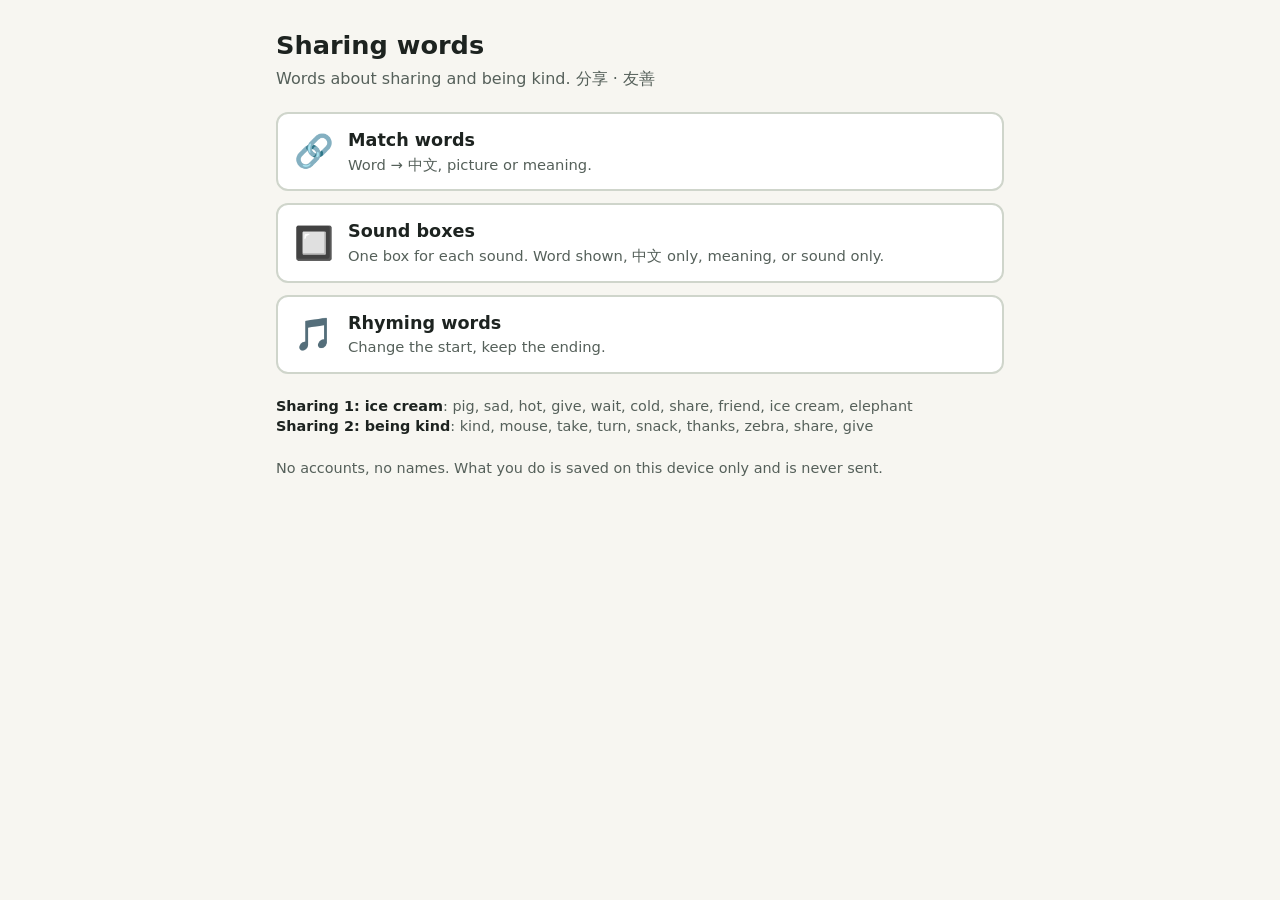
==== index.html @ 0dbc765e "Add sharing-words tools: match, sound boxes, rhyme Three self-contained pages (plus launcher) genera" ====
<!DOCTYPE html>
<html lang="en" translate="no" class="notranslate">
<head>
<!-- GENERATED by tools/build.py from src/index.html + src/base.css + data/units.json. Edit those, not this file. -->
<meta charset="UTF-8">
<meta name="google" content="notranslate">
<meta name="viewport" content="width=device-width, initial-scale=1">
<title>Sharing words</title>
<style>
:root {
  --bg:#f7f6f1; --card:#ffffff; --ink:#1d2320; --muted:#55605a; --line:#cfd5cb;
  --clue:#e9efdc; --box:#d9d9d9; --boxink:#111; --accent:#245c8a; --accent-ink:#fff;
  --ok:#1f6b32; --bad:#a3231b; --focus:#1a5fd0;
  --zh:"Noto Sans HK","PingFang HK","Microsoft JhengHei","Heiti TC","Noto Sans CJK TC","WenQuanYi Zen Hei",sans-serif;
  --sans:system-ui,-apple-system,"Segoe UI",Roboto,"Helvetica Neue",Arial,sans-serif;
  --emoji:"Apple Color Emoji","Segoe UI Emoji","Noto Color Emoji",sans-serif;
}
@media (prefers-color-scheme:dark) {
  :root { --bg:#14181a; --card:#1d2326; --ink:#eef1ec; --muted:#b4beb7; --line:#3b4540;
    --clue:#2b3426; --box:#3b3f3d; --boxink:#fff; --accent:#8cc0ea; --accent-ink:#0b1b28;
    --ok:#7fd48f; --bad:#ff9b92; --focus:#8cb8ff; }
}
* { box-sizing:border-box; }
html,body { margin:0; height:100%; }
body { background:var(--bg); color:var(--ink); font:16px/1.4 var(--sans); }
.zh { font-family:var(--zh); }
.emo { font-family:var(--emoji); }
button,select,input { font:inherit; color:inherit; }
button { cursor:pointer; }
:focus-visible { outline:3px solid var(--focus); outline-offset:2px; }
.sr { position:absolute; width:1px; height:1px; overflow:hidden; clip:rect(0 0 0 0); white-space:nowrap; }

/* shell: one view, no page scroll; one region takes the slack */
.app { display:flex; flex-direction:column; height:100vh; height:100dvh; }
.bar { display:flex; flex-wrap:wrap; align-items:center; gap:8px 14px; padding:8px 14px;
  background:var(--card); border-bottom:1px solid var(--line); }
.bar h1 { font-size:1.05rem; margin:0; }
.bar a.home { color:var(--accent); text-decoration:none; font-weight:700; min-height:40px; display:inline-flex; align-items:center; }
.bar label { display:inline-flex; align-items:center; gap:6px; font-size:.92rem; }
.bar .grow { flex:1; }
select { background:var(--card); border:1px solid var(--line); border-radius:8px; padding:6px 8px; min-height:40px; }
.btn { background:var(--card); border:1px solid var(--line); border-radius:8px; padding:6px 12px; min-height:40px; }
.btn:hover { border-color:var(--accent); }
.btn.pri { background:var(--accent); color:var(--accent-ink); border-color:var(--accent); font-weight:700; }
.btn[disabled] { opacity:.5; cursor:not-allowed; }
.seg { display:inline-flex; border:1px solid var(--line); border-radius:8px; overflow:hidden; }
.seg button { border:0; border-right:1px solid var(--line); background:var(--card); padding:6px 12px; min-height:40px; }
.seg button:last-child { border-right:0; }
.seg button[aria-pressed="true"] { background:var(--accent); color:var(--accent-ink); font-weight:700; }
main { flex:1; min-height:0; display:flex; flex-direction:column; }
.region { flex:1; min-height:0; overflow:auto; padding:10px 14px; }
.status { min-height:50px; padding:8px 14px; border-top:1px solid var(--line); background:var(--card); font-size:.98rem; }
.status b { font-weight:700; }
.status .tag { color:var(--muted); }
.foot { padding:6px 14px; font-size:.8rem; color:var(--muted); border-top:1px solid var(--line); }

/* the paper sheet, on screen: clue cell | boxes */
.row { display:grid; grid-template-columns:minmax(220px,280px) 350px auto; gap:14px; align-items:center;
  padding:1px 4px; margin-bottom:1px; border-radius:10px; }
.row.active { outline:2px solid var(--accent); outline-offset:2px; }
.clue { background:var(--clue); border-radius:6px; padding:2px 10px; min-height:46px; display:flex;
  align-items:center; justify-content:flex-start; gap:10px; flex-wrap:wrap; line-height:1.15; }
.clue .en { font-size:1.15rem; font-weight:600; }
.clue .cn { font-size:1.15rem; }
.clue .df { font-size:.82rem; color:var(--muted); flex:1; min-width:120px; }
.clue .ic { font-size:1.5rem; }
.clue .num { font-size:1.2rem; font-weight:700; }
.clue .sp { margin-top:2px; }
.boxes { display:flex; align-items:center; gap:0; flex-wrap:nowrap; }
.bx { position:relative; width:44px; height:44px; flex:none; }
.bx input { width:100%; height:100%; border:2px solid var(--boxink); background:var(--box); color:var(--boxink);
  text-align:center; font-size:1.35rem; font-weight:600; padding:0; margin:0 0 0 -2px; border-radius:0; }
.bx:first-child input { margin-left:0; }
.bx input:focus-visible { outline:3px solid var(--focus); outline-offset:-3px; position:relative; z-index:2; }
.bx .mk { position:absolute; top:1px; right:3px; font-style:normal; font-size:.8rem; font-weight:700; pointer-events:none; z-index:3; }
.bx.ok input { border-color:var(--ok); border-width:3px; }
.bx.ok .mk { color:var(--ok); }
.bx.bad input { border-color:var(--bad); border-style:dashed; border-width:3px; }
.bx.bad .mk { color:var(--bad); }
.bx.shown input { font-style:italic; border-style:dotted; border-width:3px; }
.gap { width:22px; flex:none; }
.acts { display:flex; align-items:center; gap:6px; }
.acts .btn { min-height:36px; padding:4px 10px; font-size:.9rem; }
.lvl { font-size:.8rem; letter-spacing:1px; color:var(--muted); min-width:56px; text-align:right; }
.due { font-size:.72rem; border:1px solid var(--muted); border-radius:6px; padding:0 5px; color:var(--muted); }

/* tiles */
.tray { border-top:1px solid var(--line); background:var(--card); padding:8px 14px; max-height:34vh; overflow:auto; }
.tray[hidden] { display:none; }
.tiles { display:flex; flex-wrap:wrap; gap:6px; }
.tile { min-width:44px; height:44px; padding:0 10px; border:2px solid var(--boxink); background:var(--card);
  border-radius:8px; font-size:1.25rem; font-weight:600; }
.tile:hover { background:var(--clue); }

/* dialogs */
.veil { position:fixed; inset:0; background:rgba(0,0,0,.45); display:flex; align-items:center; justify-content:center; padding:14px; z-index:50; }
.veil[hidden] { display:none; }
.dlg { background:var(--card); color:var(--ink); border-radius:12px; max-width:760px; width:100%; max-height:88vh; display:flex;
  flex-direction:column; border:1px solid var(--line); }
.dlg header { padding:10px 14px; border-bottom:1px solid var(--line); display:flex; align-items:center; gap:8px; }
.dlg header h2 { margin:0; font-size:1.05rem; flex:1; }
.dlg pre { margin:0; padding:12px 14px; overflow:auto; white-space:pre-wrap; font:.88rem/1.45 ui-monospace,Menlo,Consolas,monospace; }
.dlg footer { padding:10px 14px; border-top:1px solid var(--line); display:flex; flex-wrap:wrap; gap:8px; align-items:center; }
.dlg .small { font-size:.8rem; color:var(--muted); flex-basis:100%; }

/* narrow screens: one row at a time */
.nav-narrow { display:none; }
@media (max-width:720px) {
  .app { height:auto; min-height:100dvh; }
  .region { overflow:visible; }
  .row { grid-template-columns:1fr; gap:8px; }
  .clue { flex-wrap:wrap; }
  .row:not(.active) { display:none; }
  .boxes { overflow-x:auto; padding-bottom:4px; }
  .acts { flex-wrap:wrap; }
  .nav-narrow { display:flex; gap:8px; }
  .bar .grow { display:none; }
}
@media (prefers-reduced-motion:reduce) { * { animation:none !important; transition:none !important; scroll-behavior:auto !important; } }

@media print {
  .bar,.tray,.status,.foot,.acts,.nav-narrow,.veil { display:none !important; }
  .app { display:block; height:auto; } .region { overflow:visible; }
  body { background:#fff; color:#000; } .row:not(.active) { display:grid !important; }
  .row,.row.active { outline:0; grid-template-columns:240px 1fr; break-inside:avoid; margin-bottom:8px; }
  .bx input { -webkit-print-color-adjust:exact; print-color-adjust:exact; }
  .printing-blank .bx input { color:transparent; } .printing-blank .bx .mk { display:none; }
  .printing-blank .bx { } .printing-blank .bx.ok input,.printing-blank .bx.bad input,.printing-blank .bx.shown input { border:2px solid #111; font-style:normal; }
}

.wrap { max-width:760px; margin:0 auto; padding:28px 16px 40px; }
h1 { margin:0 0 4px; font-size:1.6rem; }
.sub { color:var(--muted); margin:0 0 22px; }
.grid { display:grid; gap:12px; }
a.card { display:flex; align-items:center; gap:14px; background:var(--card); border:2px solid var(--line); border-radius:12px; padding:14px 16px; color:inherit; text-decoration:none; min-height:72px; }
a.card:hover { border-color:var(--accent); }
a.card .ic { font-size:2rem; }
a.card h2 { font-size:1.1rem; margin:0; } a.card p { margin:2px 0 0; color:var(--muted); font-size:.92rem; }
.units { margin-top:22px; color:var(--muted); font-size:.9rem; }
.units b { color:var(--ink); }
body { height:auto; }
</style>
</head>
<body>
<div class="wrap">
  <h1>Sharing words</h1>
  <p class="sub">Words about sharing and being kind. 分享 · 友善</p>
  <div class="grid">
    <a class="card" href="match.html"><span class="ic emo">🔗</span><span><h2>Match words</h2><p>Word → 中文, picture or meaning.</p></span></a>
    <a class="card" href="elkonin.html"><span class="ic emo">🔲</span><span><h2>Sound boxes</h2><p>One box for each sound. Word shown, 中文 only, meaning, or sound only.</p></span></a>
    <a class="card" href="rhyme.html"><span class="ic emo">🎵</span><span><h2>Rhyming words</h2><p>Change the start, keep the ending.</p></span></a>
  </div>
  <p class="units" id="units"></p>
  <p class="units">No accounts, no names. What you do is saved on this device only and is never sent.</p>
</div>
<script>
const D = {"_about":"SOURCE OF TRUTH for every tool in this repo (sound boxes, match, rhyme). Edit here, then run: python3 tools/build.py. Vocabulary only — no names, no book text. Chinese is written Traditional, Hong Kong usage; have a Cantonese speaker check it.","_boxes":"One box per SOUND. parts = list of words; each word = list of boxes. Two-letter and three-letter spellings share one box (sh, ai, are). A final silent e goes with the consonant before it (ce, ke, ve, se), as on the paper sheets.","tips":{"sh":{"kind":"2-letter sound","tip":"sh: two letters make one sound, so they share one box."},"ai":{"kind":"2-letter sound","tip":"ai: two letters make one sound (the 'ay' in wait)."},"ie":{"kind":"2-letter sound","tip":"ie says /e/ in friend. It is a tricky spelling — learn it as one chunk."},"are":{"kind":"3-letter sound","tip":"are: three letters make the 'air' sound in share. One box."},"ea":{"kind":"2-letter sound","tip":"ea: two letters make one sound (the 'ee' in cream)."},"ph":{"kind":"2-letter sound","tip":"ph says /f/ in elephant. Two letters, one sound."},"ve":{"kind":"silent-e ending","tip":"English words do not end in v. 've' is one box and the e is silent."},"ce":{"kind":"silent-e ending","tip":"ce says /s/ (c before e is soft). The e is silent, and it makes the i say its name."},"ke":{"kind":"silent-e ending","tip":"ke says /k/. The e is silent, and it makes the a say its name: a-ke."},"se":{"kind":"silent-e ending","tip":"se says /s/ at the end of mouse. The e is silent."},"ou":{"kind":"2-letter sound","tip":"ou says /ow/ in mouse. Two letters, one sound."},"ur":{"kind":"2-letter sound","tip":"ur: two letters make one sound (/er/)."},"ck":{"kind":"2-letter sound","tip":"ck: two letters make one /k/ sound, used straight after a short vowel at the end of a word."},"th":{"kind":"2-letter sound","tip":"th: two letters make one sound."}},"words":{"pig":{"zh":"豬","icon":"🐷","def":"A pink farm animal.","parts":[["p","i","g"]]},"sad":{"zh":"傷心","icon":"😢","def":"You feel this when you want to cry.","parts":[["s","a","d"]]},"hot":{"zh":"熱","icon":"🥵","def":"Very warm. Not cold.","parts":[["h","o","t"]]},"give":{"zh":"給","icon":"🎁","def":"You hand something to a person.","parts":[["g","i","ve"]]},"wait":{"zh":"等","icon":"⏳","def":"Stay. Do not go yet.","parts":[["w","ai","t"]]},"cold":{"zh":"凍","icon":"🥶","def":"Not hot. Ice is cold.","parts":[["c","o","l","d"]],"tip":"o says its own name (/oh/) in cold — the same in old, hold and gold."},"share":{"zh":"分享","icon":"🍪🤝","def":"You give some to a friend and keep some too.","parts":[["sh","are"]]},"friend":{"zh":"朋友","icon":"👫","def":"A person you like. You play together.","parts":[["f","r","ie","n","d"]]},"ice cream":{"zh":"雪糕","icon":"🍦","def":"A cold, sweet food.","parts":[["i","ce"],["c","r","ea","m"]]},"elephant":{"zh":"大象","icon":"🐘","def":"A very big animal with a long trunk.","parts":[["e","l","e","ph","a","n","t"]],"tip":"Seven sounds, seven boxes. Say it in chunks: el - e - phant."},"kind":{"zh":"友善","icon":"🤗","def":"Nice to other people. You help and you share.","parts":[["k","i","n","d"]],"tip":"i says its own name (/eye/) in kind — the same in find and mind."},"mouse":{"zh":"老鼠","icon":"🐭","def":"A very small animal with a long tail.","parts":[["m","ou","se"]]},"take":{"zh":"拿","icon":"✋","def":"Get something into your hand.","parts":[["t","a","ke"]]},"turn":{"zh":"輪流","icon":"🔄","def":"Your go. Then it is my go.","parts":[["t","ur","n"]]},"snack":{"zh":"小食","icon":"🍎","def":"A small food between meals.","parts":[["s","n","a","ck"]]},"thanks":{"zh":"多謝","icon":"🙏","def":"Words you say when someone gives you something.","parts":[["th","a","n","k","s"]]},"zebra":{"zh":"斑馬","icon":"🦓","def":"A black and white striped animal.","parts":[["z","e","b","r","a"]]}},"units":[{"id":"share-1","title":"Sharing 1: ice cream","zh":"分享 1：雪糕","words":["pig","sad","hot","give","wait","cold","share","friend","ice cream","elephant"]},{"id":"share-2","title":"Sharing 2: being kind","zh":"分享 2：友善","words":["kind","mouse","take","turn","snack","thanks","zebra","share","give"]}],"rhymes":[{"id":"ig","unit":"share-1","rime":"ig","key":"pig","words":["pig","big","dig","wig","fig","jig"],"gloss":{"pig":"豬","big":"大","dig":"挖","wig":"假髮","fig":"無花果","jig":"輕快的舞"},"near":[{"w":"pin","rime":"in"},{"w":"peg","rime":"eg"},{"w":"bag","rime":"ag"},{"w":"dog","rime":"og"}]},{"id":"ot","unit":"share-1","rime":"ot","key":"hot","words":["hot","pot","dot","cot","got","lot","not","rot"],"gloss":{"hot":"熱","pot":"鍋","dot":"點","cot":"嬰兒床","got":"得到","lot":"很多","not":"不","rot":"腐爛"},"near":[{"w":"hat","rime":"at"},{"w":"hop","rime":"op"},{"w":"net","rime":"et"},{"w":"cut","rime":"ut"}]},{"id":"ad","unit":"share-1","rime":"ad","key":"sad","words":["sad","mad","dad","bad","had","pad","glad"],"gloss":{"sad":"傷心","mad":"生氣","dad":"爸爸","bad":"壞","had":"有","pad":"墊子","glad":"高興"},"near":[{"w":"sat","rime":"at"},{"w":"sip","rime":"ip"},{"w":"bed","rime":"ed"},{"w":"mud","rime":"ud"}]},{"id":"old","unit":"share-1","rime":"old","key":"cold","words":["cold","old","hold","gold","bold","told","sold","fold"],"gloss":{"cold":"凍","old":"舊","hold":"拿著","gold":"金","bold":"勇敢","told":"告訴了","sold":"賣了","fold":"摺"},"near":[{"w":"cod","rime":"od"},{"w":"cool","rime":"ool"},{"w":"wild","rime":"ild"},{"w":"cord","rime":"ord"}]},{"id":"ouse","unit":"share-2","rime":"ouse","key":"mouse","words":["mouse","house","louse","blouse"],"gloss":{"mouse":"老鼠","house":"房子","louse":"蝨子","blouse":"女裝上衣"},"near":[{"w":"moose","rime":"oose"},{"w":"mouth","rime":"outh"},{"w":"mess","rime":"ess"},{"w":"horse","rime":"orse"}]},{"id":"ake","unit":"share-2","rime":"ake","key":"take","words":["take","make","cake","bake","lake","wake","rake","shake","snake"],"gloss":{"take":"拿","make":"做","cake":"蛋糕","bake":"焗","lake":"湖","wake":"醒","rake":"耙","shake":"搖","snake":"蛇"},"near":[{"w":"tack","rime":"ack"},{"w":"tape","rime":"ape"},{"w":"bike","rime":"ike"},{"w":"talk","rime":"alk"}]},{"id":"ack","unit":"share-2","rime":"ack","key":"snack","words":["snack","back","sack","pack","black","track","crack","quack"],"gloss":{"snack":"小食","back":"背","sack":"大袋","pack":"包","black":"黑色","track":"軌道","crack":"裂縫","quack":"嘎嘎叫"},"near":[{"w":"snap","rime":"ap"},{"w":"snow","rime":"ow"},{"w":"sock","rime":"ock"},{"w":"neck","rime":"eck"}]},{"id":"ind","unit":"share-2","rime":"ind","key":"kind","words":["kind","find","mind","bind","blind","grind"],"gloss":{"kind":"友善","find":"找到","mind":"介意","bind":"綁","blind":"盲","grind":"磨"},"near":[{"w":"king","rime":"ing"},{"w":"kid","rime":"id"},{"w":"mend","rime":"end"},{"w":"hand","rime":"and"}]}]};
document.getElementById('units').innerHTML = D.units.map(u => '<b>' + u.title + '</b>: ' + u.words.join(', ')).join('<br>');
</script>
</body>
</html>
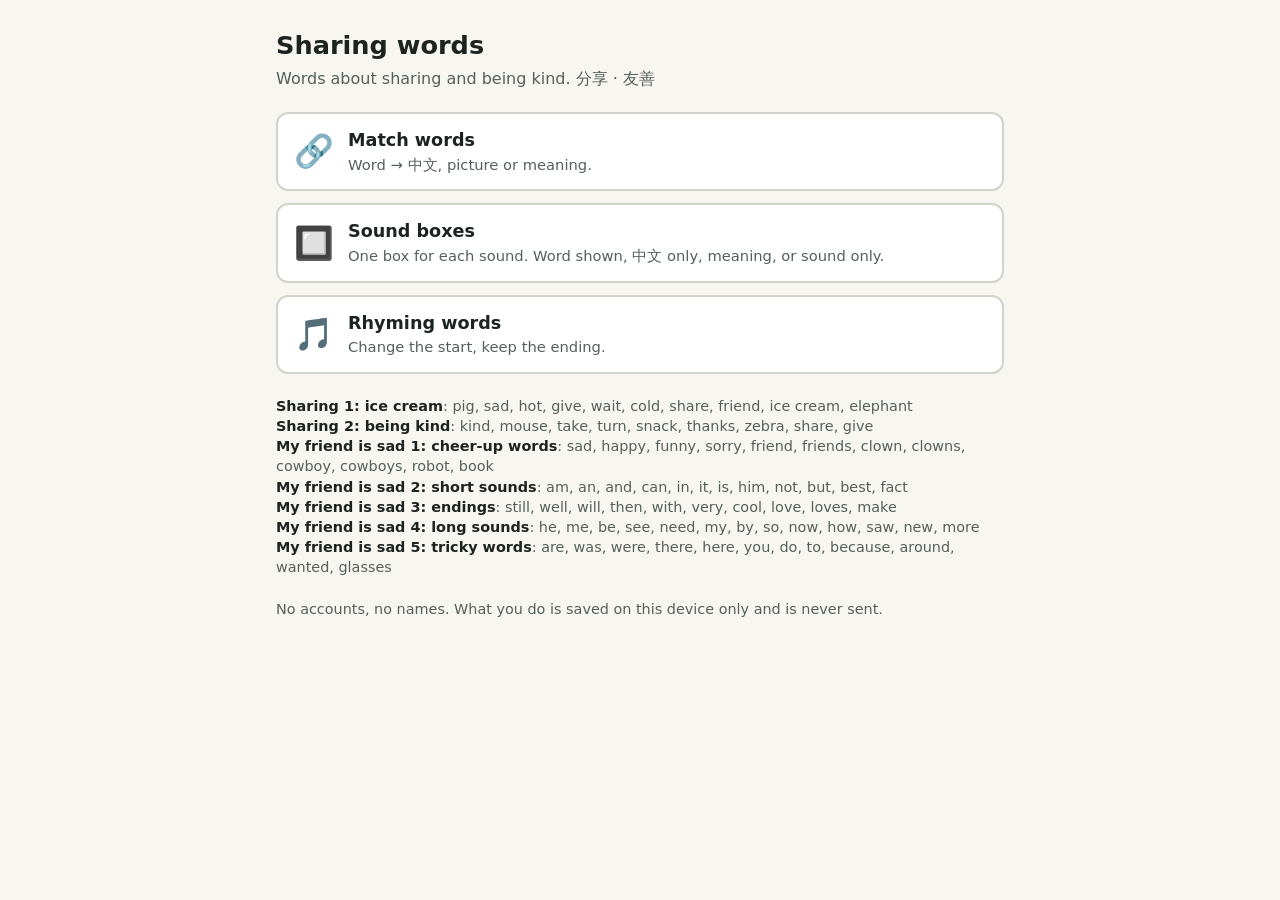
==== commit a26efc3a: "My Friend Is Sad: five sound-box units, with recorded sounds under each box Five new units from the " ====
--- a/index.html
+++ b/index.html
@@ -55,7 +55,7 @@
 .foot { padding:6px 14px; font-size:.8rem; color:var(--muted); border-top:1px solid var(--line); }
 
 /* the paper sheet, on screen: clue cell | boxes */
-.row { display:grid; grid-template-columns:minmax(220px,280px) 350px auto; gap:14px; align-items:center;
+.row { display:grid; grid-template-columns:minmax(220px,280px) minmax(390px,max-content) auto; gap:14px; align-items:center;
   padding:1px 4px; margin-bottom:1px; border-radius:10px; }
 .row.active { outline:2px solid var(--accent); outline-offset:2px; }
 .clue { background:var(--clue); border-radius:6px; padding:2px 10px; min-height:46px; display:flex;
@@ -79,10 +79,24 @@
 .bx.bad .mk { color:var(--bad); }
 .bx.shown input { font-style:italic; border-style:dotted; border-width:3px; }
 .gap { width:22px; flex:none; }
+/* box sounds: a 🔊 under each box, shown on the row being worked on */
+.bcell { display:flex; flex-direction:column; gap:4px; }
+.sbar { display:flex; align-items:center; flex-wrap:wrap; row-gap:4px; }
+.row:not(.active) .sbar { display:none; }
+.sb { width:44px; height:40px; flex:none; padding:0; margin:0 0 0 -2px; border:1px solid var(--line); background:var(--card); border-radius:0 0 8px 8px; font-size:1rem; }
+.sb:first-child { margin-left:0; }
+.sb:hover { border-color:var(--accent); }
+.sb.all { width:auto; margin-left:8px; white-space:nowrap; padding:0 10px; border-radius:8px; font-size:.85rem; font-weight:600; }
+.bx.hear input { background:var(--clue); border-color:var(--accent); border-width:3px; }
 .acts { display:flex; align-items:center; gap:6px; }
 .acts .btn { min-height:36px; padding:4px 10px; font-size:.9rem; }
 .lvl { font-size:.8rem; letter-spacing:1px; color:var(--muted); min-width:56px; text-align:right; }
 .due { font-size:.72rem; border:1px solid var(--muted); border-radius:6px; padding:0 5px; color:var(--muted); }
+
+/* teacher lock: switches disappear; a small mark says the page is pinned */
+.lockmark { display:none; font-size:.85rem; color:var(--muted); }
+.locked .lockmark { display:inline; }
+.locked .ctl { display:none !important; }
 
 /* tiles */
 .tray { border-top:1px solid var(--line); background:var(--card); padding:8px 14px; max-height:34vh; overflow:auto; }
@@ -119,7 +133,7 @@
 @media (prefers-reduced-motion:reduce) { * { animation:none !important; transition:none !important; scroll-behavior:auto !important; } }
 
 @media print {
-  .bar,.tray,.status,.foot,.acts,.nav-narrow,.veil { display:none !important; }
+  .bar,.tray,.status,.foot,.acts,.nav-narrow,.veil,.sbar { display:none !important; }
   .app { display:block; height:auto; } .region { overflow:visible; }
   body { background:#fff; color:#000; } .row:not(.active) { display:grid !important; }
   .row,.row.active { outline:0; grid-template-columns:240px 1fr; break-inside:avoid; margin-bottom:8px; }
@@ -154,7 +168,7 @@
   <p class="units">No accounts, no names. What you do is saved on this device only and is never sent.</p>
 </div>
 <script>
-const D = {"_about":"SOURCE OF TRUTH for every tool in this repo (sound boxes, match, rhyme). Edit here, then run: python3 tools/build.py. Vocabulary only — no names, no book text. Chinese is written Traditional, Hong Kong usage; have a Cantonese speaker check it.","_boxes":"One box per SOUND. parts = list of words; each word = list of boxes. Two-letter and three-letter spellings share one box (sh, ai, are). A final silent e goes with the consonant before it (ce, ke, ve, se), as on the paper sheets.","tips":{"sh":{"kind":"2-letter sound","tip":"sh: two letters make one sound, so they share one box."},"ai":{"kind":"2-letter sound","tip":"ai: two letters make one sound (the 'ay' in wait)."},"ie":{"kind":"2-letter sound","tip":"ie says /e/ in friend. It is a tricky spelling — learn it as one chunk."},"are":{"kind":"3-letter sound","tip":"are: three letters make the 'air' sound in share. One box."},"ea":{"kind":"2-letter sound","tip":"ea: two letters make one sound (the 'ee' in cream)."},"ph":{"kind":"2-letter sound","tip":"ph says /f/ in elephant. Two letters, one sound."},"ve":{"kind":"silent-e ending","tip":"English words do not end in v. 've' is one box and the e is silent."},"ce":{"kind":"silent-e ending","tip":"ce says /s/ (c before e is soft). The e is silent, and it makes the i say its name."},"ke":{"kind":"silent-e ending","tip":"ke says /k/. The e is silent, and it makes the a say its name: a-ke."},"se":{"kind":"silent-e ending","tip":"se says /s/ at the end of mouse. The e is silent."},"ou":{"kind":"2-letter sound","tip":"ou says /ow/ in mouse. Two letters, one sound."},"ur":{"kind":"2-letter sound","tip":"ur: two letters make one sound (/er/)."},"ck":{"kind":"2-letter sound","tip":"ck: two letters make one /k/ sound, used straight after a short vowel at the end of a word."},"th":{"kind":"2-letter sound","tip":"th: two letters make one sound."}},"words":{"pig":{"zh":"豬","icon":"🐷","def":"A pink farm animal.","parts":[["p","i","g"]]},"sad":{"zh":"傷心","icon":"😢","def":"You feel this when you want to cry.","parts":[["s","a","d"]]},"hot":{"zh":"熱","icon":"🥵","def":"Very warm. Not cold.","parts":[["h","o","t"]]},"give":{"zh":"給","icon":"🎁","def":"You hand something to a person.","parts":[["g","i","ve"]]},"wait":{"zh":"等","icon":"⏳","def":"Stay. Do not go yet.","parts":[["w","ai","t"]]},"cold":{"zh":"凍","icon":"🥶","def":"Not hot. Ice is cold.","parts":[["c","o","l","d"]],"tip":"o says its own name (/oh/) in cold — the same in old, hold and gold."},"share":{"zh":"分享","icon":"🍪🤝","def":"You give some to a friend and keep some too.","parts":[["sh","are"]]},"friend":{"zh":"朋友","icon":"👫","def":"A person you like. You play together.","parts":[["f","r","ie","n","d"]]},"ice cream":{"zh":"雪糕","icon":"🍦","def":"A cold, sweet food.","parts":[["i","ce"],["c","r","ea","m"]]},"elephant":{"zh":"大象","icon":"🐘","def":"A very big animal with a long trunk.","parts":[["e","l","e","ph","a","n","t"]],"tip":"Seven sounds, seven boxes. Say it in chunks: el - e - phant."},"kind":{"zh":"友善","icon":"🤗","def":"Nice to other people. You help and you share.","parts":[["k","i","n","d"]],"tip":"i says its own name (/eye/) in kind — the same in find and mind."},"mouse":{"zh":"老鼠","icon":"🐭","def":"A very small animal with a long tail.","parts":[["m","ou","se"]]},"take":{"zh":"拿","icon":"✋","def":"Get something into your hand.","parts":[["t","a","ke"]]},"turn":{"zh":"輪流","icon":"🔄","def":"Your go. Then it is my go.","parts":[["t","ur","n"]]},"snack":{"zh":"小食","icon":"🍎","def":"A small food between meals.","parts":[["s","n","a","ck"]]},"thanks":{"zh":"多謝","icon":"🙏","def":"Words you say when someone gives you something.","parts":[["th","a","n","k","s"]]},"zebra":{"zh":"斑馬","icon":"🦓","def":"A black and white striped animal.","parts":[["z","e","b","r","a"]]}},"units":[{"id":"share-1","title":"Sharing 1: ice cream","zh":"分享 1：雪糕","words":["pig","sad","hot","give","wait","cold","share","friend","ice cream","elephant"]},{"id":"share-2","title":"Sharing 2: being kind","zh":"分享 2：友善","words":["kind","mouse","take","turn","snack","thanks","zebra","share","give"]}],"rhymes":[{"id":"ig","unit":"share-1","rime":"ig","key":"pig","words":["pig","big","dig","wig","fig","jig"],"gloss":{"pig":"豬","big":"大","dig":"挖","wig":"假髮","fig":"無花果","jig":"輕快的舞"},"near":[{"w":"pin","rime":"in"},{"w":"peg","rime":"eg"},{"w":"bag","rime":"ag"},{"w":"dog","rime":"og"}]},{"id":"ot","unit":"share-1","rime":"ot","key":"hot","words":["hot","pot","dot","cot","got","lot","not","rot"],"gloss":{"hot":"熱","pot":"鍋","dot":"點","cot":"嬰兒床","got":"得到","lot":"很多","not":"不","rot":"腐爛"},"near":[{"w":"hat","rime":"at"},{"w":"hop","rime":"op"},{"w":"net","rime":"et"},{"w":"cut","rime":"ut"}]},{"id":"ad","unit":"share-1","rime":"ad","key":"sad","words":["sad","mad","dad","bad","had","pad","glad"],"gloss":{"sad":"傷心","mad":"生氣","dad":"爸爸","bad":"壞","had":"有","pad":"墊子","glad":"高興"},"near":[{"w":"sat","rime":"at"},{"w":"sip","rime":"ip"},{"w":"bed","rime":"ed"},{"w":"mud","rime":"ud"}]},{"id":"old","unit":"share-1","rime":"old","key":"cold","words":["cold","old","hold","gold","bold","told","sold","fold"],"gloss":{"cold":"凍","old":"舊","hold":"拿著","gold":"金","bold":"勇敢","told":"告訴了","sold":"賣了","fold":"摺"},"near":[{"w":"cod","rime":"od"},{"w":"cool","rime":"ool"},{"w":"wild","rime":"ild"},{"w":"cord","rime":"ord"}]},{"id":"ouse","unit":"share-2","rime":"ouse","key":"mouse","words":["mouse","house","louse","blouse"],"gloss":{"mouse":"老鼠","house":"房子","louse":"蝨子","blouse":"女裝上衣"},"near":[{"w":"moose","rime":"oose"},{"w":"mouth","rime":"outh"},{"w":"mess","rime":"ess"},{"w":"horse","rime":"orse"}]},{"id":"ake","unit":"share-2","rime":"ake","key":"take","words":["take","make","cake","bake","lake","wake","rake","shake","snake"],"gloss":{"take":"拿","make":"做","cake":"蛋糕","bake":"焗","lake":"湖","wake":"醒","rake":"耙","shake":"搖","snake":"蛇"},"near":[{"w":"tack","rime":"ack"},{"w":"tape","rime":"ape"},{"w":"bike","rime":"ike"},{"w":"talk","rime":"alk"}]},{"id":"ack","unit":"share-2","rime":"ack","key":"snack","words":["snack","back","sack","pack","black","track","crack","quack"],"gloss":{"snack":"小食","back":"背","sack":"大袋","pack":"包","black":"黑色","track":"軌道","crack":"裂縫","quack":"嘎嘎叫"},"near":[{"w":"snap","rime":"ap"},{"w":"snow","rime":"ow"},{"w":"sock","rime":"ock"},{"w":"neck","rime":"eck"}]},{"id":"ind","unit":"share-2","rime":"ind","key":"kind","words":["kind","find","mind","bind","blind","grind"],"gloss":{"kind":"友善","find":"找到","mind":"介意","bind":"綁","blind":"盲","grind":"磨"},"near":[{"w":"king","rime":"ing"},{"w":"kid","rime":"id"},{"w":"mend","rime":"end"},{"w":"hand","rime":"and"}]}]};
+const D = {"_about":"SOURCE OF TRUTH for every tool in this repo (sound boxes, match, rhyme). Edit here, then run: python3 tools/build.py. Vocabulary only — no names, no book text. Chinese is written Traditional, Hong Kong usage; have a Cantonese speaker check it.","_boxes":"One box per SOUND. parts = list of syllables (and words); each = list of boxes, and a gap is left between them, as on the hand-made sheets (can | dy). Two-letter and three-letter spellings share one box (sh, ai, are). A final silent e goes with the consonant before it (ce, ke, ve, se), as on the paper sheets.","tips":{"sh":{"kind":"2-letter sound","tip":"sh: two letters make one sound, so they share one box."},"ai":{"kind":"2-letter sound","tip":"ai: two letters make one sound (the 'ay' in wait)."},"ie":{"kind":"2-letter sound","tip":"ie says /e/ in friend. It is a tricky spelling — learn it as one chunk."},"are":{"kind":"3-letter sound","tip":"are: three letters make the 'air' sound in share. One box."},"ea":{"kind":"2-letter sound","tip":"ea: two letters make one sound (the 'ee' in cream)."},"ph":{"kind":"2-letter sound","tip":"ph says /f/ in elephant. Two letters, one sound."},"ve":{"kind":"silent-e ending","tip":"English words do not end in v. 've' is one box and the e is silent."},"ce":{"kind":"silent-e ending","tip":"ce says /s/ (c before e is soft). The e is silent, and it makes the i say its name."},"ke":{"kind":"silent-e ending","tip":"ke says /k/. The e is silent, and it makes the a say its name: a-ke."},"se":{"kind":"silent-e ending","tip":"se says /s/ at the end of mouse. The e is silent."},"ou":{"kind":"2-letter sound","tip":"ou says /ow/ in mouse. Two letters, one sound."},"ur":{"kind":"2-letter sound","tip":"ur: two letters make one sound (/er/)."},"ck":{"kind":"2-letter sound","tip":"ck: two letters make one /k/ sound, used straight after a short vowel at the end of a word."},"th":{"kind":"2-letter sound","tip":"th: two letters make one sound."},"pp":{"kind":"2-letter sound","tip":"pp: two letters, one /p/ sound."},"nn":{"kind":"2-letter sound","tip":"nn: two letters, one /n/ sound."},"rr":{"kind":"2-letter sound","tip":"rr: two letters, one /r/ sound."},"ss":{"kind":"2-letter sound","tip":"ss: two letters, one /s/ sound."},"ll":{"kind":"2-letter sound","tip":"ll: two letters, one /l/ sound, at the end of a short word: still, well, will."},"ow":{"kind":"2-letter sound","tip":"ow says /ow/ in cow, now and clown. Two letters, one sound."},"oy":{"kind":"2-letter sound","tip":"oy says /oy/ in boy. Two letters, one sound."},"oo":{"kind":"2-letter sound","tip":"oo: two letters, one sound. Short in book, long in cool."},"ee":{"kind":"2-letter sound","tip":"ee: two letters, one sound (/ee/ in see)."},"ew":{"kind":"2-letter sound","tip":"ew says /yoo/ in new. Two letters, one sound."},"aw":{"kind":"2-letter sound","tip":"aw says /or/ in saw. Two letters, one sound."},"au":{"kind":"2-letter sound","tip":"au: two letters, one sound."},"ore":{"kind":"3-letter sound","tip":"ore: three letters make the /or/ sound in more. One box."},"ere":{"kind":"3-letter sound","tip":"ere: three letters, one sound. It says something different in here, there and were."}},"words":{"pig":{"zh":"豬","icon":"🐷","def":"A pink farm animal.","parts":[["p","i","g"]],"sounds":["p","i","g"]},"sad":{"zh":"傷心","icon":"😢","def":"You feel this when you want to cry.","parts":[["s","a","d"]],"sounds":["s","a","d"]},"hot":{"zh":"熱","icon":"🥵","def":"Very warm. Not cold.","parts":[["h","o","t"]],"sounds":["h","o","t"]},"give":{"zh":"給","icon":"🎁","def":"You hand something to a person.","parts":[["g","i","ve"]],"sounds":["g","i","v"]},"wait":{"zh":"等","icon":"⏳","def":"Stay. Do not go yet.","parts":[["w","ai","t"]],"sounds":["w","ay","t"]},"cold":{"zh":"凍","icon":"🥶","def":"Not hot. Ice is cold.","parts":[["c","o","l","d"]],"sounds":["k","oa","l","d"],"tip":"o says its own name (/oh/) in cold — the same in old, hold and gold."},"share":{"zh":"分享","icon":"🍪🤝","def":"You give some to a friend and keep some too.","parts":[["sh","are"]],"sounds":["sh","air"]},"friend":{"zh":"朋友","icon":"👫","def":"A person you like. You play together.","parts":[["f","r","ie","n","d"]],"sounds":["f","r","e","n","d"]},"ice cream":{"zh":"雪糕","icon":"🍦","def":"A cold, sweet food.","parts":[["i","ce"],["c","r","ea","m"]],"sounds":["igh","s","k","r","ee","m"]},"elephant":{"zh":"大象","icon":"🐘","def":"A very big animal with a long trunk.","parts":[["e","l"],["e"],["ph","a","n","t"]],"sounds":["e","l","schwa","f","schwa","n","t"],"tip":"Three syllables, seven sounds: el | e | phant.","boxTips":{"2":"e says /uh/ here. Say it in chunks: el | e | phant.","4":"a says /uh/ in -phant."}},"kind":{"zh":"友善","icon":"🤗","def":"Nice to other people. You help and you share.","parts":[["k","i","n","d"]],"sounds":["k","igh","n","d"],"tip":"i says its own name (/eye/) in kind — the same in find and mind."},"mouse":{"zh":"老鼠","icon":"🐭","def":"A very small animal with a long tail.","parts":[["m","ou","se"]],"sounds":["m","ow","s"]},"take":{"zh":"拿","icon":"✋","def":"Get something into your hand.","parts":[["t","a","ke"]],"sounds":["t","ay","k"]},"turn":{"zh":"輪流","icon":"🔄","def":"Your go. Then it is my go.","parts":[["t","ur","n"]],"sounds":["t","er","n"]},"snack":{"zh":"小食","icon":"🍎","def":"A small food between meals.","parts":[["s","n","a","ck"]],"sounds":["s","n","a","k"]},"thanks":{"zh":"多謝","icon":"🙏","def":"Words you say when someone gives you something.","parts":[["th","a","n","k","s"]],"sounds":["th","a","n","k","s"]},"zebra":{"zh":"斑馬","icon":"🦓","def":"A black and white striped animal.","parts":[["z","e"],["b","r","a"]],"sounds":["z","e","b","r","schwa"],"boxTips":{"4":"a at the end of zebra says /uh/."}},"happy":{"zh":"開心","icon":"😊","def":"You feel good. You smile.","parts":[["h","a","pp"],["y"]],"sounds":["h","a","p","ee"],"boxTips":{"3":"y at the end of a longer word says /ee/: happy, funny, sorry, very."}},"funny":{"zh":"好笑","icon":"😂","def":"It makes you laugh.","parts":[["f","u","nn"],["y"]],"sounds":["f","u","n","ee"],"boxTips":{"3":"y at the end of a longer word says /ee/: happy, funny, sorry, very."}},"sorry":{"zh":"對不起","icon":"🙇","def":"You say this when you made someone feel bad.","parts":[["s","o","rr"],["y"]],"sounds":["s","o","r","ee"],"boxTips":{"3":"y at the end of a longer word says /ee/: happy, funny, sorry, very."}},"friends":{"zh":"一班朋友","icon":"👫👭","def":"More than one friend.","parts":[["f","r","ie","n","d","s"]],"sounds":["f","r","e","n","d","z"],"boxTips":{"5":"s says /z/ at the end of friends."}},"clown":{"zh":"小丑","icon":"🤡","def":"A person with a red nose and big shoes who makes people laugh.","parts":[["c","l","ow","n"]],"sounds":["k","l","ow","n"]},"clowns":{"zh":"一班小丑","icon":"🤡🤡","def":"More than one clown.","parts":[["c","l","ow","n","s"]],"sounds":["k","l","ow","n","z"],"boxTips":{"4":"s says /z/ at the end of clowns."}},"cowboy":{"zh":"牛仔","icon":"🤠","def":"A person who rides a horse and looks after cows.","parts":[["c","ow"],["b","oy"]],"sounds":["k","ow","b","oy"]},"cowboys":{"zh":"一班牛仔","icon":"🤠🤠","def":"More than one cowboy.","parts":[["c","ow"],["b","oy","s"]],"sounds":["k","ow","b","oy","z"],"boxTips":{"4":"s says /z/ at the end of cowboys."}},"robot":{"zh":"機械人","icon":"🤖","def":"A machine that can move and do jobs.","parts":[["r","o"],["b","o","t"]],"sounds":["r","oa","b","o","t"],"boxTips":{"1":"o at the end of a syllable says its name /oh/: ro | bot."}},"book":{"zh":"書","icon":"📖","def":"You read it. It has pages.","parts":[["b","oo","k"]],"sounds":["b","oo_short","k"],"boxTips":{"1":"oo says the short /oo/ in book, look and cook."}},"am":{"zh":"係（我係）","icon":"🧍","def":"Use it with I: I am sad.","parts":[["a","m"]],"sounds":["a","m"]},"an":{"zh":"一個","icon":"☝️","def":"One. Use it before a, e, i, o, u: an elephant.","parts":[["a","n"]],"sounds":["a","n"]},"and":{"zh":"同埋","icon":"➕","def":"It joins two things: you and me.","parts":[["a","n","d"]],"sounds":["a","n","d"]},"can":{"zh":"可以","icon":"💪","def":"You are able to do it.","parts":[["c","a","n"]],"sounds":["k","a","n"]},"in":{"zh":"喺…入面","icon":"📥","def":"Inside.","parts":[["i","n"]],"sounds":["i","n"]},"it":{"zh":"佢（件嘢）","icon":"📦","def":"A thing: It is big.","parts":[["i","t"]],"sounds":["i","t"]},"is":{"zh":"係","icon":"🟰","def":"Use it with he, she, it: He is sad.","parts":[["i","s"]],"sounds":["i","z"],"boxTips":{"1":"s says /z/ in is and his."}},"him":{"zh":"佢（男仔）","icon":"👦","def":"A boy or a man: I can see him.","parts":[["h","i","m"]],"sounds":["h","i","m"]},"not":{"zh":"唔係","icon":"🚫","def":"No: I am not sad.","parts":[["n","o","t"]],"sounds":["n","o","t"]},"but":{"zh":"但係","icon":"🔀","def":"It shows a change: I am small, but I am fast.","parts":[["b","u","t"]],"sounds":["b","u","t"]},"best":{"zh":"最好","icon":"🥇","def":"Better than all the others.","parts":[["b","e","s","t"]],"sounds":["b","e","s","t"]},"fact":{"zh":"事實","icon":"✅","def":"Something that is true.","parts":[["f","a","c","t"]],"sounds":["f","a","k","t"]},"still":{"zh":"仲係","icon":"⏸️","def":"It has not stopped: I am still sad.","parts":[["s","t","i","ll"]],"sounds":["s","t","i","l"]},"well":{"zh":"好好","icon":"👍","def":"In a good way: You did well.","parts":[["w","e","ll"]],"sounds":["w","e","l"]},"will":{"zh":"會","icon":"🔜","def":"It happens later: I will help.","parts":[["w","i","ll"]],"sounds":["w","i","l"]},"then":{"zh":"然後","icon":"➡️","def":"Next. After that.","parts":[["th","e","n"]],"sounds":["dh","e","n"],"boxTips":{"0":"th is the noisy /th/ in then, this and with."}},"with":{"zh":"同","icon":"🤝","def":"Together: Play with me.","parts":[["w","i","th"]],"sounds":["w","i","dh"],"boxTips":{"2":"th is the noisy /th/ in then, this and with."}},"very":{"zh":"非常","icon":"‼️","def":"A lot: very happy.","parts":[["v","e"],["r","y"]],"sounds":["v","e","r","ee"],"boxTips":{"3":"y at the end of a longer word says /ee/: happy, funny, sorry, very."}},"cool":{"zh":"型","icon":"😎","def":"Great! (It can also mean a little cold.)","parts":[["c","oo","l"]],"sounds":["k","oo_long","l"],"boxTips":{"1":"oo says the long /oo/ in cool, pool and moon."}},"love":{"zh":"愛","icon":"❤️","def":"You like someone very, very much.","parts":[["l","o","ve"]],"sounds":["l","u","v"],"boxTips":{"1":"o says /u/ in love, glove and come."}},"loves":{"zh":"愛（佢愛）","icon":"💕","def":"Use it with he, she, it: She loves books.","parts":[["l","o","ve","s"]],"sounds":["l","u","v","z"],"boxTips":{"1":"o says /u/ in love, glove and come.","3":"s says /z/ at the end of loves."}},"make":{"zh":"整；令","icon":"🛠️","def":"Build something. Or: You make me happy.","parts":[["m","a","ke"]],"sounds":["m","ay","k"]},"he":{"zh":"佢（男）","icon":"👨","def":"A boy or a man: He is sad.","parts":[["h","e"]],"sounds":["h","ee"],"boxTips":{"1":"e at the end of a short word says its name /ee/: he, me, be, we."}},"me":{"zh":"我","icon":"🙋","def":"The person talking: Look at me.","parts":[["m","e"]],"sounds":["m","ee"],"boxTips":{"1":"e at the end of a short word says its name /ee/: he, me, be, we."}},"be":{"zh":"係；做","icon":"🌟","def":"I want to be happy.","parts":[["b","e"]],"sounds":["b","ee"],"boxTips":{"1":"e at the end of a short word says its name /ee/: he, me, be, we."}},"see":{"zh":"見","icon":"👀","def":"Use your eyes.","parts":[["s","ee"]],"sounds":["s","ee"]},"need":{"zh":"需要","icon":"🆘","def":"You must have it.","parts":[["n","ee","d"]],"sounds":["n","ee","d"]},"my":{"zh":"我嘅","icon":"🏷️","def":"It belongs to me: my book.","parts":[["m","y"]],"sounds":["m","igh"],"boxTips":{"1":"y at the end of a short word says /igh/: my, by, cry."}},"by":{"zh":"由","icon":"✍️","def":"Who made it: a book by a writer.","parts":[["b","y"]],"sounds":["b","igh"],"boxTips":{"1":"y at the end of a short word says /igh/: my, by, cry."}},"so":{"zh":"咁；所以","icon":"💡","def":"Very: so happy. Or: that is why.","parts":[["s","o"]],"sounds":["s","oa"],"boxTips":{"1":"o at the end of a short word says its name /oh/: so, go, no."}},"now":{"zh":"而家","icon":"⏰","def":"At this time.","parts":[["n","ow"]],"sounds":["n","ow"]},"how":{"zh":"點樣","icon":"❓","def":"It asks the way: How can I help?","parts":[["h","ow"]],"sounds":["h","ow"]},"saw":{"zh":"見到","icon":"👁️","def":"See, in the past: I saw a clown.","parts":[["s","aw"]],"sounds":["s","or"]},"new":{"zh":"新","icon":"✨","def":"Not old.","parts":[["n","ew"]],"sounds":["n","yoo"]},"more":{"zh":"更多","icon":"🍪🍪","def":"A bigger amount: more, please!","parts":[["m","ore"]],"sounds":["m","or"]},"are":{"zh":"係","icon":"👥","def":"Use it with you, we, they: You are my friend.","parts":[["are"]],"sounds":["ar"],"boxTips":{"0":"are says /ar/ in the word are. In share it says /air/."}},"was":{"zh":"係（以前）","icon":"⏪","def":"Is, in the past: He was sad.","parts":[["w","a","s"]],"sounds":["w","o","z"],"boxTips":{"1":"a says /o/ after w: was, want, wash.","2":"s says /z/ in was."}},"were":{"zh":"係（以前）","icon":"⏮️","def":"Are, in the past: They were funny.","parts":[["w","ere"]],"sounds":["w","er"],"boxTips":{"1":"ere says /er/ in were."}},"there":{"zh":"嗰度","icon":"🏝️","def":"That place. Not here.","parts":[["th","ere"]],"sounds":["dh","air"],"boxTips":{"0":"th is the noisy /th/ in there.","1":"ere says /air/ in there and where."}},"here":{"zh":"呢度","icon":"📍","def":"This place. Near me.","parts":[["h","ere"]],"sounds":["h","ear"],"boxTips":{"1":"ere says /ear/ in here."}},"you":{"zh":"你","icon":"🧑","def":"The person I am talking to.","parts":[["y","ou"]],"sounds":["y","oo_long"],"boxTips":{"1":"ou says /oo/ in you. In mouse it says /ow/."}},"do":{"zh":"做","icon":"▶️","def":"Make something happen: What can I do?","parts":[["d","o"]],"sounds":["d","oo_long"],"boxTips":{"1":"o says /oo/ in do and to."}},"to":{"zh":"去","icon":"🎯","def":"It shows where: Go to school.","parts":[["t","o"]],"sounds":["t","oo_long"],"boxTips":{"1":"o says /oo/ in do and to."}},"because":{"zh":"因為","icon":"💭","def":"It gives the reason: I am sad because it is cold.","parts":[["b","e"],["c","au","se"]],"sounds":["b","schwa","k","o","z"],"boxTips":{"1":"e says /uh/ here: be | cause.","3":"au says /o/ in because.","4":"se says /z/ in because. The e is silent."}},"around":{"zh":"周圍","icon":"⭕","def":"On every side: Look around.","parts":[["a"],["r","ou","n","d"]],"sounds":["schwa","r","ow","n","d"],"boxTips":{"0":"a says /uh/ at the start of around."}},"wanted":{"zh":"想要（以前）","icon":"🤲","def":"Want, in the past: I wanted to help.","parts":[["w","a","n"],["t","e","d"]],"sounds":["w","o","n","t","schwa","d"],"boxTips":{"1":"a says /o/ after w: was, want, wash.","4":"e says /uh/ in -ted: want | ed."}},"glasses":{"zh":"眼鏡","icon":"👓","def":"You wear them on your eyes to see better.","parts":[["g","l","a","ss"],["e","s"]],"sounds":["g","l","ar","s","schwa","z"],"boxTips":{"2":"a says /ar/ in glasses (Australian English).","4":"e says /uh/ in -es.","5":"s says /z/ at the end of glasses."}}},"units":[{"id":"share-1","title":"Sharing 1: ice cream","zh":"分享 1：雪糕","words":["pig","sad","hot","give","wait","cold","share","friend","ice cream","elephant"]},{"id":"share-2","title":"Sharing 2: being kind","zh":"分享 2：友善","words":["kind","mouse","take","turn","snack","thanks","zebra","share","give"]},{"id":"sad-1","title":"My friend is sad 1: cheer-up words","zh":"朋友唔開心 1：逗佢笑","words":["sad","happy","funny","sorry","friend","friends","clown","clowns","cowboy","cowboys","robot","book"]},{"id":"sad-2","title":"My friend is sad 2: short sounds","zh":"朋友唔開心 2：短音","words":["am","an","and","can","in","it","is","him","not","but","best","fact"]},{"id":"sad-3","title":"My friend is sad 3: endings","zh":"朋友唔開心 3：字尾","words":["still","well","will","then","with","very","cool","love","loves","make"]},{"id":"sad-4","title":"My friend is sad 4: long sounds","zh":"朋友唔開心 4：長音","words":["he","me","be","see","need","my","by","so","now","how","saw","new","more"]},{"id":"sad-5","title":"My friend is sad 5: tricky words","zh":"朋友唔開心 5：難串的字","words":["are","was","were","there","here","you","do","to","because","around","wanted","glasses"]}],"rhymes":[{"id":"ig","unit":"share-1","rime":"ig","key":"pig","words":["pig","big","dig","wig","fig","jig"],"gloss":{"pig":"豬","big":"大","dig":"挖","wig":"假髮","fig":"無花果","jig":"輕快的舞"},"near":[{"w":"pin","rime":"in"},{"w":"peg","rime":"eg"},{"w":"bag","rime":"ag"},{"w":"dog","rime":"og"}]},{"id":"ot","unit":"share-1","rime":"ot","key":"hot","words":["hot","pot","dot","cot","got","lot","not","rot"],"gloss":{"hot":"熱","pot":"鍋","dot":"點","cot":"嬰兒床","got":"得到","lot":"很多","not":"不","rot":"腐爛"},"near":[{"w":"hat","rime":"at"},{"w":"hop","rime":"op"},{"w":"net","rime":"et"},{"w":"cut","rime":"ut"}]},{"id":"ad","unit":"share-1","rime":"ad","key":"sad","words":["sad","mad","dad","bad","had","pad","glad"],"gloss":{"sad":"傷心","mad":"生氣","dad":"爸爸","bad":"壞","had":"有","pad":"墊子","glad":"高興"},"near":[{"w":"sat","rime":"at"},{"w":"sip","rime":"ip"},{"w":"bed","rime":"ed"},{"w":"mud","rime":"ud"}]},{"id":"old","unit":"share-1","rime":"old","key":"cold","words":["cold","old","hold","gold","bold","told","sold","fold"],"gloss":{"cold":"凍","old":"舊","hold":"拿著","gold":"金","bold":"勇敢","told":"告訴了","sold":"賣了","fold":"摺"},"near":[{"w":"cod","rime":"od"},{"w":"cool","rime":"ool"},{"w":"wild","rime":"ild"},{"w":"cord","rime":"ord"}]},{"id":"ouse","unit":"share-2","rime":"ouse","key":"mouse","words":["mouse","house","louse","blouse"],"gloss":{"mouse":"老鼠","house":"房子","louse":"蝨子","blouse":"女裝上衣"},"near":[{"w":"moose","rime":"oose"},{"w":"mouth","rime":"outh"},{"w":"mess","rime":"ess"},{"w":"horse","rime":"orse"}]},{"id":"ake","unit":"share-2","rime":"ake","key":"take","words":["take","make","cake","bake","lake","wake","rake","shake","snake"],"gloss":{"take":"拿","make":"做","cake":"蛋糕","bake":"焗","lake":"湖","wake":"醒","rake":"耙","shake":"搖","snake":"蛇"},"near":[{"w":"tack","rime":"ack"},{"w":"tape","rime":"ape"},{"w":"bike","rime":"ike"},{"w":"talk","rime":"alk"}]},{"id":"ack","unit":"share-2","rime":"ack","key":"snack","words":["snack","back","sack","pack","black","track","crack","quack"],"gloss":{"snack":"小食","back":"背","sack":"大袋","pack":"包","black":"黑色","track":"軌道","crack":"裂縫","quack":"嘎嘎叫"},"near":[{"w":"snap","rime":"ap"},{"w":"snow","rime":"ow"},{"w":"sock","rime":"ock"},{"w":"neck","rime":"eck"}]},{"id":"ind","unit":"share-2","rime":"ind","key":"kind","words":["kind","find","mind","bind","blind","grind"],"gloss":{"kind":"友善","find":"找到","mind":"介意","bind":"綁","blind":"盲","grind":"磨"},"near":[{"w":"king","rime":"ing"},{"w":"kid","rime":"id"},{"w":"mend","rime":"end"},{"w":"hand","rime":"and"}]},{"id":"own","unit":"sad-1","rime":"own","key":"clown","words":["clown","down","town","gown","frown","brown","crown","drown"],"gloss":{"clown":"小丑","down":"落","town":"小鎮","gown":"長袍","frown":"皺眉","brown":"啡色","crown":"皇冠","drown":"遇溺"},"near":[{"w":"cloud","rime":"oud"},{"w":"clock","rime":"ock"},{"w":"clan","rime":"an"},{"w":"cows","rime":"ows"}]},{"id":"ook","unit":"sad-1","rime":"ook","key":"book","words":["book","look","cook","hook","took","shook"],"gloss":{"book":"書","look":"睇","cook":"煮","hook":"鈎","took":"拿了","shook":"搖了"},"near":[{"w":"back","rime":"ack"},{"w":"boot","rime":"oot"},{"w":"bike","rime":"ike"},{"w":"cool","rime":"ool"}]},{"id":"an","unit":"sad-2","rime":"an","key":"can","words":["can","man","fan","pan","ran","van","plan"],"gloss":{"can":"可以","man":"男人","fan":"風扇","pan":"鑊","ran":"跑了","van":"客貨車","plan":"計劃"},"near":[{"w":"cap","rime":"ap"},{"w":"cat","rime":"at"},{"w":"ten","rime":"en"},{"w":"bun","rime":"un"}]},{"id":"est","unit":"sad-2","rime":"est","key":"best","words":["best","nest","rest","test","west","chest","vest"],"gloss":{"best":"最好","nest":"雀巢","rest":"休息","test":"測驗","west":"西","chest":"心口","vest":"背心"},"near":[{"w":"bent","rime":"ent"},{"w":"bet","rime":"et"},{"w":"last","rime":"ast"},{"w":"just","rime":"ust"}]},{"id":"ill","unit":"sad-3","rime":"ill","key":"still","words":["still","will","hill","fill","pill","spill","bill"],"gloss":{"still":"仲係","will":"會","hill":"山","fill":"裝滿","pill":"藥丸","spill":"倒瀉","bill":"帳單"},"near":[{"w":"well","rime":"ell"},{"w":"sit","rime":"it"},{"w":"stiff","rime":"iff"},{"w":"stall","rime":"all"}]},{"id":"ell","unit":"sad-3","rime":"ell","key":"well","words":["well","bell","tell","sell","shell","smell","spell","yell"],"gloss":{"well":"好好","bell":"鐘","tell":"講","sell":"賣","shell":"貝殼","smell":"聞","spell":"串字","yell":"大叫"},"near":[{"w":"will","rime":"ill"},{"w":"wet","rime":"et"},{"w":"ball","rime":"all"},{"w":"bed","rime":"ed"}]},{"id":"ow","unit":"sad-4","rime":"ow","key":"now","words":["now","how","cow","wow","brow","vow"],"gloss":{"now":"而家","how":"點樣","cow":"牛","wow":"嘩","brow":"眉","vow":"誓言"},"near":[{"w":"new","rime":"ew"},{"w":"nod","rime":"od"},{"w":"house","rime":"ouse"},{"w":"hot","rime":"ot"}]},{"id":"ee","unit":"sad-4","rime":"ee","key":"see","words":["see","bee","tree","free","three","knee"],"gloss":{"see":"見","bee":"蜜蜂","tree":"樹","free":"免費","three":"三","knee":"膝頭"},"near":[{"w":"say","rime":"ay"},{"w":"seed","rime":"eed"},{"w":"sigh","rime":"igh"},{"w":"saw","rime":"aw"}]}]};
 document.getElementById('units').innerHTML = D.units.map(u => '<b>' + u.title + '</b>: ' + u.words.join(', ')).join('<br>');
 </script>
 </body>
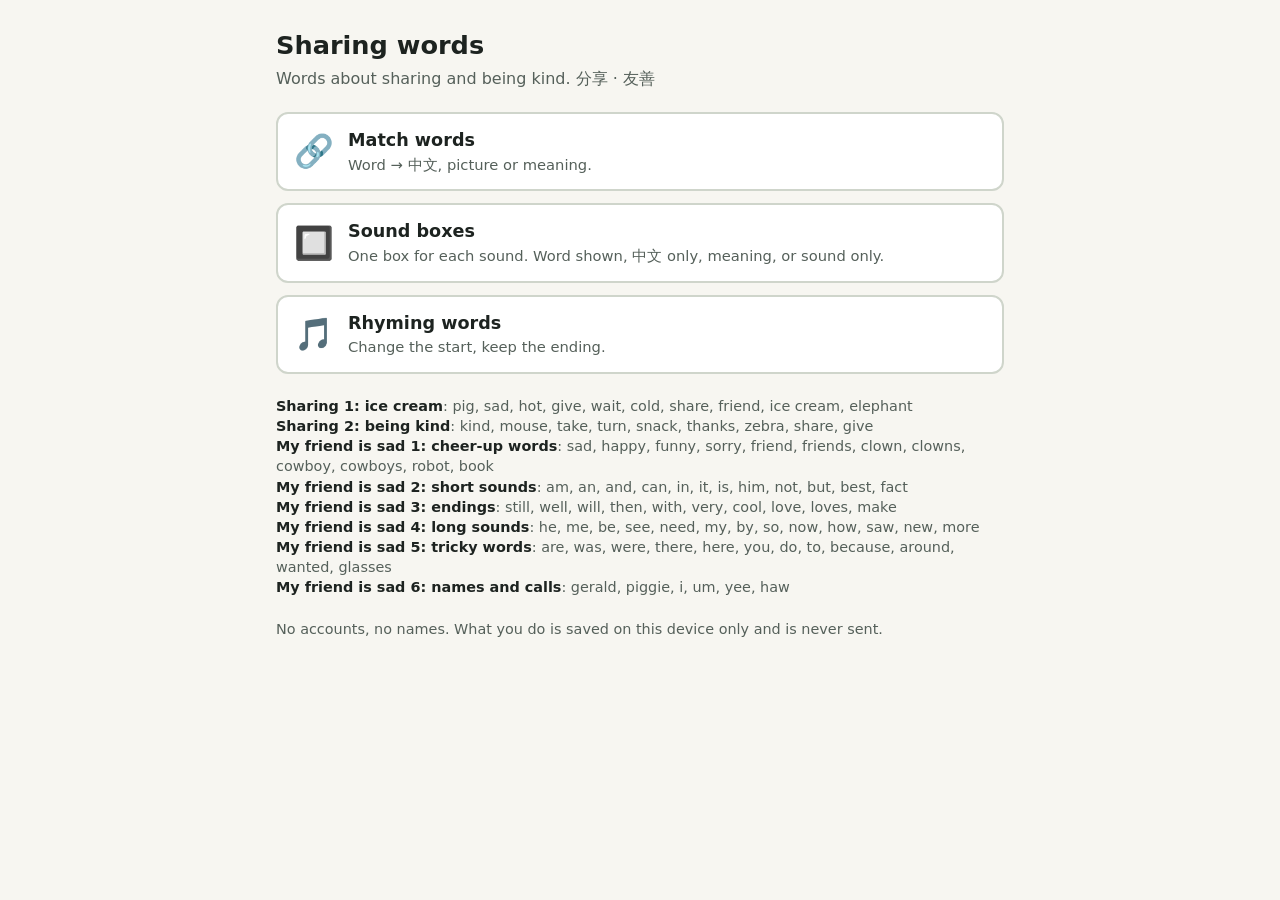
==== commit 5ea3654d: "My Friend Is Sad: printables and slides for all six units, plus names and calls Unit 6 (gerald, pigg" ====
--- a/index.html
+++ b/index.html
@@ -168,7 +168,7 @@
   <p class="units">No accounts, no names. What you do is saved on this device only and is never sent.</p>
 </div>
 <script>
-const D = {"_about":"SOURCE OF TRUTH for every tool in this repo (sound boxes, match, rhyme). Edit here, then run: python3 tools/build.py. Vocabulary only — no names, no book text. Chinese is written Traditional, Hong Kong usage; have a Cantonese speaker check it.","_boxes":"One box per SOUND. parts = list of syllables (and words); each = list of boxes, and a gap is left between them, as on the hand-made sheets (can | dy). Two-letter and three-letter spellings share one box (sh, ai, are). A final silent e goes with the consonant before it (ce, ke, ve, se), as on the paper sheets.","tips":{"sh":{"kind":"2-letter sound","tip":"sh: two letters make one sound, so they share one box."},"ai":{"kind":"2-letter sound","tip":"ai: two letters make one sound (the 'ay' in wait)."},"ie":{"kind":"2-letter sound","tip":"ie says /e/ in friend. It is a tricky spelling — learn it as one chunk."},"are":{"kind":"3-letter sound","tip":"are: three letters make the 'air' sound in share. One box."},"ea":{"kind":"2-letter sound","tip":"ea: two letters make one sound (the 'ee' in cream)."},"ph":{"kind":"2-letter sound","tip":"ph says /f/ in elephant. Two letters, one sound."},"ve":{"kind":"silent-e ending","tip":"English words do not end in v. 've' is one box and the e is silent."},"ce":{"kind":"silent-e ending","tip":"ce says /s/ (c before e is soft). The e is silent, and it makes the i say its name."},"ke":{"kind":"silent-e ending","tip":"ke says /k/. The e is silent, and it makes the a say its name: a-ke."},"se":{"kind":"silent-e ending","tip":"se says /s/ at the end of mouse. The e is silent."},"ou":{"kind":"2-letter sound","tip":"ou says /ow/ in mouse. Two letters, one sound."},"ur":{"kind":"2-letter sound","tip":"ur: two letters make one sound (/er/)."},"ck":{"kind":"2-letter sound","tip":"ck: two letters make one /k/ sound, used straight after a short vowel at the end of a word."},"th":{"kind":"2-letter sound","tip":"th: two letters make one sound."},"pp":{"kind":"2-letter sound","tip":"pp: two letters, one /p/ sound."},"nn":{"kind":"2-letter sound","tip":"nn: two letters, one /n/ sound."},"rr":{"kind":"2-letter sound","tip":"rr: two letters, one /r/ sound."},"ss":{"kind":"2-letter sound","tip":"ss: two letters, one /s/ sound."},"ll":{"kind":"2-letter sound","tip":"ll: two letters, one /l/ sound, at the end of a short word: still, well, will."},"ow":{"kind":"2-letter sound","tip":"ow says /ow/ in cow, now and clown. Two letters, one sound."},"oy":{"kind":"2-letter sound","tip":"oy says /oy/ in boy. Two letters, one sound."},"oo":{"kind":"2-letter sound","tip":"oo: two letters, one sound. Short in book, long in cool."},"ee":{"kind":"2-letter sound","tip":"ee: two letters, one sound (/ee/ in see)."},"ew":{"kind":"2-letter sound","tip":"ew says /yoo/ in new. Two letters, one sound."},"aw":{"kind":"2-letter sound","tip":"aw says /or/ in saw. Two letters, one sound."},"au":{"kind":"2-letter sound","tip":"au: two letters, one sound."},"ore":{"kind":"3-letter sound","tip":"ore: three letters make the /or/ sound in more. One box."},"ere":{"kind":"3-letter sound","tip":"ere: three letters, one sound. It says something different in here, there and were."}},"words":{"pig":{"zh":"豬","icon":"🐷","def":"A pink farm animal.","parts":[["p","i","g"]],"sounds":["p","i","g"]},"sad":{"zh":"傷心","icon":"😢","def":"You feel this when you want to cry.","parts":[["s","a","d"]],"sounds":["s","a","d"]},"hot":{"zh":"熱","icon":"🥵","def":"Very warm. Not cold.","parts":[["h","o","t"]],"sounds":["h","o","t"]},"give":{"zh":"給","icon":"🎁","def":"You hand something to a person.","parts":[["g","i","ve"]],"sounds":["g","i","v"]},"wait":{"zh":"等","icon":"⏳","def":"Stay. Do not go yet.","parts":[["w","ai","t"]],"sounds":["w","ay","t"]},"cold":{"zh":"凍","icon":"🥶","def":"Not hot. Ice is cold.","parts":[["c","o","l","d"]],"sounds":["k","oa","l","d"],"tip":"o says its own name (/oh/) in cold — the same in old, hold and gold."},"share":{"zh":"分享","icon":"🍪🤝","def":"You give some to a friend and keep some too.","parts":[["sh","are"]],"sounds":["sh","air"]},"friend":{"zh":"朋友","icon":"👫","def":"A person you like. You play together.","parts":[["f","r","ie","n","d"]],"sounds":["f","r","e","n","d"]},"ice cream":{"zh":"雪糕","icon":"🍦","def":"A cold, sweet food.","parts":[["i","ce"],["c","r","ea","m"]],"sounds":["igh","s","k","r","ee","m"]},"elephant":{"zh":"大象","icon":"🐘","def":"A very big animal with a long trunk.","parts":[["e","l"],["e"],["ph","a","n","t"]],"sounds":["e","l","schwa","f","schwa","n","t"],"tip":"Three syllables, seven sounds: el | e | phant.","boxTips":{"2":"e says /uh/ here. Say it in chunks: el | e | phant.","4":"a says /uh/ in -phant."}},"kind":{"zh":"友善","icon":"🤗","def":"Nice to other people. You help and you share.","parts":[["k","i","n","d"]],"sounds":["k","igh","n","d"],"tip":"i says its own name (/eye/) in kind — the same in find and mind."},"mouse":{"zh":"老鼠","icon":"🐭","def":"A very small animal with a long tail.","parts":[["m","ou","se"]],"sounds":["m","ow","s"]},"take":{"zh":"拿","icon":"✋","def":"Get something into your hand.","parts":[["t","a","ke"]],"sounds":["t","ay","k"]},"turn":{"zh":"輪流","icon":"🔄","def":"Your go. Then it is my go.","parts":[["t","ur","n"]],"sounds":["t","er","n"]},"snack":{"zh":"小食","icon":"🍎","def":"A small food between meals.","parts":[["s","n","a","ck"]],"sounds":["s","n","a","k"]},"thanks":{"zh":"多謝","icon":"🙏","def":"Words you say when someone gives you something.","parts":[["th","a","n","k","s"]],"sounds":["th","a","n","k","s"]},"zebra":{"zh":"斑馬","icon":"🦓","def":"A black and white striped animal.","parts":[["z","e"],["b","r","a"]],"sounds":["z","e","b","r","schwa"],"boxTips":{"4":"a at the end of zebra says /uh/."}},"happy":{"zh":"開心","icon":"😊","def":"You feel good. You smile.","parts":[["h","a","pp"],["y"]],"sounds":["h","a","p","ee"],"boxTips":{"3":"y at the end of a longer word says /ee/: happy, funny, sorry, very."}},"funny":{"zh":"好笑","icon":"😂","def":"It makes you laugh.","parts":[["f","u","nn"],["y"]],"sounds":["f","u","n","ee"],"boxTips":{"3":"y at the end of a longer word says /ee/: happy, funny, sorry, very."}},"sorry":{"zh":"對不起","icon":"🙇","def":"You say this when you made someone feel bad.","parts":[["s","o","rr"],["y"]],"sounds":["s","o","r","ee"],"boxTips":{"3":"y at the end of a longer word says /ee/: happy, funny, sorry, very."}},"friends":{"zh":"一班朋友","icon":"👫👭","def":"More than one friend.","parts":[["f","r","ie","n","d","s"]],"sounds":["f","r","e","n","d","z"],"boxTips":{"5":"s says /z/ at the end of friends."}},"clown":{"zh":"小丑","icon":"🤡","def":"A person with a red nose and big shoes who makes people laugh.","parts":[["c","l","ow","n"]],"sounds":["k","l","ow","n"]},"clowns":{"zh":"一班小丑","icon":"🤡🤡","def":"More than one clown.","parts":[["c","l","ow","n","s"]],"sounds":["k","l","ow","n","z"],"boxTips":{"4":"s says /z/ at the end of clowns."}},"cowboy":{"zh":"牛仔","icon":"🤠","def":"A person who rides a horse and looks after cows.","parts":[["c","ow"],["b","oy"]],"sounds":["k","ow","b","oy"]},"cowboys":{"zh":"一班牛仔","icon":"🤠🤠","def":"More than one cowboy.","parts":[["c","ow"],["b","oy","s"]],"sounds":["k","ow","b","oy","z"],"boxTips":{"4":"s says /z/ at the end of cowboys."}},"robot":{"zh":"機械人","icon":"🤖","def":"A machine that can move and do jobs.","parts":[["r","o"],["b","o","t"]],"sounds":["r","oa","b","o","t"],"boxTips":{"1":"o at the end of a syllable says its name /oh/: ro | bot."}},"book":{"zh":"書","icon":"📖","def":"You read it. It has pages.","parts":[["b","oo","k"]],"sounds":["b","oo_short","k"],"boxTips":{"1":"oo says the short /oo/ in book, look and cook."}},"am":{"zh":"係（我係）","icon":"🧍","def":"Use it with I: I am sad.","parts":[["a","m"]],"sounds":["a","m"]},"an":{"zh":"一個","icon":"☝️","def":"One. Use it before a, e, i, o, u: an elephant.","parts":[["a","n"]],"sounds":["a","n"]},"and":{"zh":"同埋","icon":"➕","def":"It joins two things: you and me.","parts":[["a","n","d"]],"sounds":["a","n","d"]},"can":{"zh":"可以","icon":"💪","def":"You are able to do it.","parts":[["c","a","n"]],"sounds":["k","a","n"]},"in":{"zh":"喺…入面","icon":"📥","def":"Inside.","parts":[["i","n"]],"sounds":["i","n"]},"it":{"zh":"佢（件嘢）","icon":"📦","def":"A thing: It is big.","parts":[["i","t"]],"sounds":["i","t"]},"is":{"zh":"係","icon":"🟰","def":"Use it with he, she, it: He is sad.","parts":[["i","s"]],"sounds":["i","z"],"boxTips":{"1":"s says /z/ in is and his."}},"him":{"zh":"佢（男仔）","icon":"👦","def":"A boy or a man: I can see him.","parts":[["h","i","m"]],"sounds":["h","i","m"]},"not":{"zh":"唔係","icon":"🚫","def":"No: I am not sad.","parts":[["n","o","t"]],"sounds":["n","o","t"]},"but":{"zh":"但係","icon":"🔀","def":"It shows a change: I am small, but I am fast.","parts":[["b","u","t"]],"sounds":["b","u","t"]},"best":{"zh":"最好","icon":"🥇","def":"Better than all the others.","parts":[["b","e","s","t"]],"sounds":["b","e","s","t"]},"fact":{"zh":"事實","icon":"✅","def":"Something that is true.","parts":[["f","a","c","t"]],"sounds":["f","a","k","t"]},"still":{"zh":"仲係","icon":"⏸️","def":"It has not stopped: I am still sad.","parts":[["s","t","i","ll"]],"sounds":["s","t","i","l"]},"well":{"zh":"好好","icon":"👍","def":"In a good way: You did well.","parts":[["w","e","ll"]],"sounds":["w","e","l"]},"will":{"zh":"會","icon":"🔜","def":"It happens later: I will help.","parts":[["w","i","ll"]],"sounds":["w","i","l"]},"then":{"zh":"然後","icon":"➡️","def":"Next. After that.","parts":[["th","e","n"]],"sounds":["dh","e","n"],"boxTips":{"0":"th is the noisy /th/ in then, this and with."}},"with":{"zh":"同","icon":"🤝","def":"Together: Play with me.","parts":[["w","i","th"]],"sounds":["w","i","dh"],"boxTips":{"2":"th is the noisy /th/ in then, this and with."}},"very":{"zh":"非常","icon":"‼️","def":"A lot: very happy.","parts":[["v","e"],["r","y"]],"sounds":["v","e","r","ee"],"boxTips":{"3":"y at the end of a longer word says /ee/: happy, funny, sorry, very."}},"cool":{"zh":"型","icon":"😎","def":"Great! (It can also mean a little cold.)","parts":[["c","oo","l"]],"sounds":["k","oo_long","l"],"boxTips":{"1":"oo says the long /oo/ in cool, pool and moon."}},"love":{"zh":"愛","icon":"❤️","def":"You like someone very, very much.","parts":[["l","o","ve"]],"sounds":["l","u","v"],"boxTips":{"1":"o says /u/ in love, glove and come."}},"loves":{"zh":"愛（佢愛）","icon":"💕","def":"Use it with he, she, it: She loves books.","parts":[["l","o","ve","s"]],"sounds":["l","u","v","z"],"boxTips":{"1":"o says /u/ in love, glove and come.","3":"s says /z/ at the end of loves."}},"make":{"zh":"整；令","icon":"🛠️","def":"Build something. Or: You make me happy.","parts":[["m","a","ke"]],"sounds":["m","ay","k"]},"he":{"zh":"佢（男）","icon":"👨","def":"A boy or a man: He is sad.","parts":[["h","e"]],"sounds":["h","ee"],"boxTips":{"1":"e at the end of a short word says its name /ee/: he, me, be, we."}},"me":{"zh":"我","icon":"🙋","def":"The person talking: Look at me.","parts":[["m","e"]],"sounds":["m","ee"],"boxTips":{"1":"e at the end of a short word says its name /ee/: he, me, be, we."}},"be":{"zh":"係；做","icon":"🌟","def":"I want to be happy.","parts":[["b","e"]],"sounds":["b","ee"],"boxTips":{"1":"e at the end of a short word says its name /ee/: he, me, be, we."}},"see":{"zh":"見","icon":"👀","def":"Use your eyes.","parts":[["s","ee"]],"sounds":["s","ee"]},"need":{"zh":"需要","icon":"🆘","def":"You must have it.","parts":[["n","ee","d"]],"sounds":["n","ee","d"]},"my":{"zh":"我嘅","icon":"🏷️","def":"It belongs to me: my book.","parts":[["m","y"]],"sounds":["m","igh"],"boxTips":{"1":"y at the end of a short word says /igh/: my, by, cry."}},"by":{"zh":"由","icon":"✍️","def":"Who made it: a book by a writer.","parts":[["b","y"]],"sounds":["b","igh"],"boxTips":{"1":"y at the end of a short word says /igh/: my, by, cry."}},"so":{"zh":"咁；所以","icon":"💡","def":"Very: so happy. Or: that is why.","parts":[["s","o"]],"sounds":["s","oa"],"boxTips":{"1":"o at the end of a short word says its name /oh/: so, go, no."}},"now":{"zh":"而家","icon":"⏰","def":"At this time.","parts":[["n","ow"]],"sounds":["n","ow"]},"how":{"zh":"點樣","icon":"❓","def":"It asks the way: How can I help?","parts":[["h","ow"]],"sounds":["h","ow"]},"saw":{"zh":"見到","icon":"👁️","def":"See, in the past: I saw a clown.","parts":[["s","aw"]],"sounds":["s","or"]},"new":{"zh":"新","icon":"✨","def":"Not old.","parts":[["n","ew"]],"sounds":["n","yoo"]},"more":{"zh":"更多","icon":"🍪🍪","def":"A bigger amount: more, please!","parts":[["m","ore"]],"sounds":["m","or"]},"are":{"zh":"係","icon":"👥","def":"Use it with you, we, they: You are my friend.","parts":[["are"]],"sounds":["ar"],"boxTips":{"0":"are says /ar/ in the word are. In share it says /air/."}},"was":{"zh":"係（以前）","icon":"⏪","def":"Is, in the past: He was sad.","parts":[["w","a","s"]],"sounds":["w","o","z"],"boxTips":{"1":"a says /o/ after w: was, want, wash.","2":"s says /z/ in was."}},"were":{"zh":"係（以前）","icon":"⏮️","def":"Are, in the past: They were funny.","parts":[["w","ere"]],"sounds":["w","er"],"boxTips":{"1":"ere says /er/ in were."}},"there":{"zh":"嗰度","icon":"🏝️","def":"That place. Not here.","parts":[["th","ere"]],"sounds":["dh","air"],"boxTips":{"0":"th is the noisy /th/ in there.","1":"ere says /air/ in there and where."}},"here":{"zh":"呢度","icon":"📍","def":"This place. Near me.","parts":[["h","ere"]],"sounds":["h","ear"],"boxTips":{"1":"ere says /ear/ in here."}},"you":{"zh":"你","icon":"🧑","def":"The person I am talking to.","parts":[["y","ou"]],"sounds":["y","oo_long"],"boxTips":{"1":"ou says /oo/ in you. In mouse it says /ow/."}},"do":{"zh":"做","icon":"▶️","def":"Make something happen: What can I do?","parts":[["d","o"]],"sounds":["d","oo_long"],"boxTips":{"1":"o says /oo/ in do and to."}},"to":{"zh":"去","icon":"🎯","def":"It shows where: Go to school.","parts":[["t","o"]],"sounds":["t","oo_long"],"boxTips":{"1":"o says /oo/ in do and to."}},"because":{"zh":"因為","icon":"💭","def":"It gives the reason: I am sad because it is cold.","parts":[["b","e"],["c","au","se"]],"sounds":["b","schwa","k","o","z"],"boxTips":{"1":"e says /uh/ here: be | cause.","3":"au says /o/ in because.","4":"se says /z/ in because. The e is silent."}},"around":{"zh":"周圍","icon":"⭕","def":"On every side: Look around.","parts":[["a"],["r","ou","n","d"]],"sounds":["schwa","r","ow","n","d"],"boxTips":{"0":"a says /uh/ at the start of around."}},"wanted":{"zh":"想要（以前）","icon":"🤲","def":"Want, in the past: I wanted to help.","parts":[["w","a","n"],["t","e","d"]],"sounds":["w","o","n","t","schwa","d"],"boxTips":{"1":"a says /o/ after w: was, want, wash.","4":"e says /uh/ in -ted: want | ed."}},"glasses":{"zh":"眼鏡","icon":"👓","def":"You wear them on your eyes to see better.","parts":[["g","l","a","ss"],["e","s"]],"sounds":["g","l","ar","s","schwa","z"],"boxTips":{"2":"a says /ar/ in glasses (Australian English).","4":"e says /uh/ in -es.","5":"s says /z/ at the end of glasses."}}},"units":[{"id":"share-1","title":"Sharing 1: ice cream","zh":"分享 1：雪糕","words":["pig","sad","hot","give","wait","cold","share","friend","ice cream","elephant"]},{"id":"share-2","title":"Sharing 2: being kind","zh":"分享 2：友善","words":["kind","mouse","take","turn","snack","thanks","zebra","share","give"]},{"id":"sad-1","title":"My friend is sad 1: cheer-up words","zh":"朋友唔開心 1：逗佢笑","words":["sad","happy","funny","sorry","friend","friends","clown","clowns","cowboy","cowboys","robot","book"]},{"id":"sad-2","title":"My friend is sad 2: short sounds","zh":"朋友唔開心 2：短音","words":["am","an","and","can","in","it","is","him","not","but","best","fact"]},{"id":"sad-3","title":"My friend is sad 3: endings","zh":"朋友唔開心 3：字尾","words":["still","well","will","then","with","very","cool","love","loves","make"]},{"id":"sad-4","title":"My friend is sad 4: long sounds","zh":"朋友唔開心 4：長音","words":["he","me","be","see","need","my","by","so","now","how","saw","new","more"]},{"id":"sad-5","title":"My friend is sad 5: tricky words","zh":"朋友唔開心 5：難串的字","words":["are","was","were","there","here","you","do","to","because","around","wanted","glasses"]}],"rhymes":[{"id":"ig","unit":"share-1","rime":"ig","key":"pig","words":["pig","big","dig","wig","fig","jig"],"gloss":{"pig":"豬","big":"大","dig":"挖","wig":"假髮","fig":"無花果","jig":"輕快的舞"},"near":[{"w":"pin","rime":"in"},{"w":"peg","rime":"eg"},{"w":"bag","rime":"ag"},{"w":"dog","rime":"og"}]},{"id":"ot","unit":"share-1","rime":"ot","key":"hot","words":["hot","pot","dot","cot","got","lot","not","rot"],"gloss":{"hot":"熱","pot":"鍋","dot":"點","cot":"嬰兒床","got":"得到","lot":"很多","not":"不","rot":"腐爛"},"near":[{"w":"hat","rime":"at"},{"w":"hop","rime":"op"},{"w":"net","rime":"et"},{"w":"cut","rime":"ut"}]},{"id":"ad","unit":"share-1","rime":"ad","key":"sad","words":["sad","mad","dad","bad","had","pad","glad"],"gloss":{"sad":"傷心","mad":"生氣","dad":"爸爸","bad":"壞","had":"有","pad":"墊子","glad":"高興"},"near":[{"w":"sat","rime":"at"},{"w":"sip","rime":"ip"},{"w":"bed","rime":"ed"},{"w":"mud","rime":"ud"}]},{"id":"old","unit":"share-1","rime":"old","key":"cold","words":["cold","old","hold","gold","bold","told","sold","fold"],"gloss":{"cold":"凍","old":"舊","hold":"拿著","gold":"金","bold":"勇敢","told":"告訴了","sold":"賣了","fold":"摺"},"near":[{"w":"cod","rime":"od"},{"w":"cool","rime":"ool"},{"w":"wild","rime":"ild"},{"w":"cord","rime":"ord"}]},{"id":"ouse","unit":"share-2","rime":"ouse","key":"mouse","words":["mouse","house","louse","blouse"],"gloss":{"mouse":"老鼠","house":"房子","louse":"蝨子","blouse":"女裝上衣"},"near":[{"w":"moose","rime":"oose"},{"w":"mouth","rime":"outh"},{"w":"mess","rime":"ess"},{"w":"horse","rime":"orse"}]},{"id":"ake","unit":"share-2","rime":"ake","key":"take","words":["take","make","cake","bake","lake","wake","rake","shake","snake"],"gloss":{"take":"拿","make":"做","cake":"蛋糕","bake":"焗","lake":"湖","wake":"醒","rake":"耙","shake":"搖","snake":"蛇"},"near":[{"w":"tack","rime":"ack"},{"w":"tape","rime":"ape"},{"w":"bike","rime":"ike"},{"w":"talk","rime":"alk"}]},{"id":"ack","unit":"share-2","rime":"ack","key":"snack","words":["snack","back","sack","pack","black","track","crack","quack"],"gloss":{"snack":"小食","back":"背","sack":"大袋","pack":"包","black":"黑色","track":"軌道","crack":"裂縫","quack":"嘎嘎叫"},"near":[{"w":"snap","rime":"ap"},{"w":"snow","rime":"ow"},{"w":"sock","rime":"ock"},{"w":"neck","rime":"eck"}]},{"id":"ind","unit":"share-2","rime":"ind","key":"kind","words":["kind","find","mind","bind","blind","grind"],"gloss":{"kind":"友善","find":"找到","mind":"介意","bind":"綁","blind":"盲","grind":"磨"},"near":[{"w":"king","rime":"ing"},{"w":"kid","rime":"id"},{"w":"mend","rime":"end"},{"w":"hand","rime":"and"}]},{"id":"own","unit":"sad-1","rime":"own","key":"clown","words":["clown","down","town","gown","frown","brown","crown","drown"],"gloss":{"clown":"小丑","down":"落","town":"小鎮","gown":"長袍","frown":"皺眉","brown":"啡色","crown":"皇冠","drown":"遇溺"},"near":[{"w":"cloud","rime":"oud"},{"w":"clock","rime":"ock"},{"w":"clan","rime":"an"},{"w":"cows","rime":"ows"}]},{"id":"ook","unit":"sad-1","rime":"ook","key":"book","words":["book","look","cook","hook","took","shook"],"gloss":{"book":"書","look":"睇","cook":"煮","hook":"鈎","took":"拿了","shook":"搖了"},"near":[{"w":"back","rime":"ack"},{"w":"boot","rime":"oot"},{"w":"bike","rime":"ike"},{"w":"cool","rime":"ool"}]},{"id":"an","unit":"sad-2","rime":"an","key":"can","words":["can","man","fan","pan","ran","van","plan"],"gloss":{"can":"可以","man":"男人","fan":"風扇","pan":"鑊","ran":"跑了","van":"客貨車","plan":"計劃"},"near":[{"w":"cap","rime":"ap"},{"w":"cat","rime":"at"},{"w":"ten","rime":"en"},{"w":"bun","rime":"un"}]},{"id":"est","unit":"sad-2","rime":"est","key":"best","words":["best","nest","rest","test","west","chest","vest"],"gloss":{"best":"最好","nest":"雀巢","rest":"休息","test":"測驗","west":"西","chest":"心口","vest":"背心"},"near":[{"w":"bent","rime":"ent"},{"w":"bet","rime":"et"},{"w":"last","rime":"ast"},{"w":"just","rime":"ust"}]},{"id":"ill","unit":"sad-3","rime":"ill","key":"still","words":["still","will","hill","fill","pill","spill","bill"],"gloss":{"still":"仲係","will":"會","hill":"山","fill":"裝滿","pill":"藥丸","spill":"倒瀉","bill":"帳單"},"near":[{"w":"well","rime":"ell"},{"w":"sit","rime":"it"},{"w":"stiff","rime":"iff"},{"w":"stall","rime":"all"}]},{"id":"ell","unit":"sad-3","rime":"ell","key":"well","words":["well","bell","tell","sell","shell","smell","spell","yell"],"gloss":{"well":"好好","bell":"鐘","tell":"講","sell":"賣","shell":"貝殼","smell":"聞","spell":"串字","yell":"大叫"},"near":[{"w":"will","rime":"ill"},{"w":"wet","rime":"et"},{"w":"ball","rime":"all"},{"w":"bed","rime":"ed"}]},{"id":"ow","unit":"sad-4","rime":"ow","key":"now","words":["now","how","cow","wow","brow","vow"],"gloss":{"now":"而家","how":"點樣","cow":"牛","wow":"嘩","brow":"眉","vow":"誓言"},"near":[{"w":"new","rime":"ew"},{"w":"nod","rime":"od"},{"w":"house","rime":"ouse"},{"w":"hot","rime":"ot"}]},{"id":"ee","unit":"sad-4","rime":"ee","key":"see","words":["see","bee","tree","free","three","knee"],"gloss":{"see":"見","bee":"蜜蜂","tree":"樹","free":"免費","three":"三","knee":"膝頭"},"near":[{"w":"say","rime":"ay"},{"w":"seed","rime":"eed"},{"w":"sigh","rime":"igh"},{"w":"saw","rime":"aw"}]}]};
+const D = {"_about":"SOURCE OF TRUTH for every tool in this repo (sound boxes, match, rhyme). Edit here, then run: python3 tools/build.py. Vocabulary only — no names, no book text. Chinese is written Traditional, Hong Kong usage; have a Cantonese speaker check it.","_boxes":"One box per SOUND. parts = list of syllables (and words); each = list of boxes, and a gap is left between them, as on the hand-made sheets (can | dy). Two-letter and three-letter spellings share one box (sh, ai, are). A final silent e goes with the consonant before it (ce, ke, ve, se), as on the paper sheets.","tips":{"sh":{"kind":"2-letter sound","tip":"sh: two letters make one sound, so they share one box."},"ai":{"kind":"2-letter sound","tip":"ai: two letters make one sound (the 'ay' in wait)."},"ie":{"kind":"2-letter sound","tip":"ie says /e/ in friend. It is a tricky spelling — learn it as one chunk."},"are":{"kind":"3-letter sound","tip":"are: three letters make the 'air' sound in share. One box."},"ea":{"kind":"2-letter sound","tip":"ea: two letters make one sound (the 'ee' in cream)."},"ph":{"kind":"2-letter sound","tip":"ph says /f/ in elephant. Two letters, one sound."},"ve":{"kind":"silent-e ending","tip":"English words do not end in v. 've' is one box and the e is silent."},"ce":{"kind":"silent-e ending","tip":"ce says /s/ (c before e is soft). The e is silent, and it makes the i say its name."},"ke":{"kind":"silent-e ending","tip":"ke says /k/. The e is silent, and it makes the a say its name: a-ke."},"se":{"kind":"silent-e ending","tip":"se says /s/ at the end of mouse. The e is silent."},"ou":{"kind":"2-letter sound","tip":"ou says /ow/ in mouse. Two letters, one sound."},"ur":{"kind":"2-letter sound","tip":"ur: two letters make one sound (/er/)."},"ck":{"kind":"2-letter sound","tip":"ck: two letters make one /k/ sound, used straight after a short vowel at the end of a word."},"th":{"kind":"2-letter sound","tip":"th: two letters make one sound."},"pp":{"kind":"2-letter sound","tip":"pp: two letters, one /p/ sound."},"nn":{"kind":"2-letter sound","tip":"nn: two letters, one /n/ sound."},"rr":{"kind":"2-letter sound","tip":"rr: two letters, one /r/ sound."},"ss":{"kind":"2-letter sound","tip":"ss: two letters, one /s/ sound."},"ll":{"kind":"2-letter sound","tip":"ll: two letters, one /l/ sound, at the end of a short word: still, well, will."},"ow":{"kind":"2-letter sound","tip":"ow says /ow/ in cow, now and clown. Two letters, one sound."},"oy":{"kind":"2-letter sound","tip":"oy says /oy/ in boy. Two letters, one sound."},"oo":{"kind":"2-letter sound","tip":"oo: two letters, one sound. Short in book, long in cool."},"ee":{"kind":"2-letter sound","tip":"ee: two letters, one sound (/ee/ in see)."},"ew":{"kind":"2-letter sound","tip":"ew says /yoo/ in new. Two letters, one sound."},"aw":{"kind":"2-letter sound","tip":"aw says /or/ in saw. Two letters, one sound."},"au":{"kind":"2-letter sound","tip":"au: two letters, one sound."},"ore":{"kind":"3-letter sound","tip":"ore: three letters make the /or/ sound in more. One box."},"ere":{"kind":"3-letter sound","tip":"ere: three letters, one sound. It says something different in here, there and were."},"gg":{"kind":"2-letter sound","tip":"gg: two letters, one /g/ sound."}},"words":{"pig":{"zh":"豬","icon":"🐷","def":"A pink farm animal.","parts":[["p","i","g"]],"sounds":["p","i","g"]},"sad":{"zh":"傷心","icon":"😢","def":"You feel this when you want to cry.","parts":[["s","a","d"]],"sounds":["s","a","d"]},"hot":{"zh":"熱","icon":"🥵","def":"Very warm. Not cold.","parts":[["h","o","t"]],"sounds":["h","o","t"]},"give":{"zh":"給","icon":"🎁","def":"You hand something to a person.","parts":[["g","i","ve"]],"sounds":["g","i","v"]},"wait":{"zh":"等","icon":"⏳","def":"Stay. Do not go yet.","parts":[["w","ai","t"]],"sounds":["w","ay","t"]},"cold":{"zh":"凍","icon":"🥶","def":"Not hot. Ice is cold.","parts":[["c","o","l","d"]],"sounds":["k","oa","l","d"],"tip":"o says its own name (/oh/) in cold — the same in old, hold and gold."},"share":{"zh":"分享","icon":"🍪🤝","def":"You give some to a friend and keep some too.","parts":[["sh","are"]],"sounds":["sh","air"]},"friend":{"zh":"朋友","icon":"👫","def":"A person you like. You play together.","parts":[["f","r","ie","n","d"]],"sounds":["f","r","e","n","d"]},"ice cream":{"zh":"雪糕","icon":"🍦","def":"A cold, sweet food.","parts":[["i","ce"],["c","r","ea","m"]],"sounds":["igh","s","k","r","ee","m"]},"elephant":{"zh":"大象","icon":"🐘","def":"A very big animal with a long trunk.","parts":[["e","l"],["e"],["ph","a","n","t"]],"sounds":["e","l","schwa","f","schwa","n","t"],"tip":"Three syllables, seven sounds: el | e | phant.","boxTips":{"2":"e says /uh/ here. Say it in chunks: el | e | phant.","4":"a says /uh/ in -phant."}},"kind":{"zh":"友善","icon":"🤗","def":"Nice to other people. You help and you share.","parts":[["k","i","n","d"]],"sounds":["k","igh","n","d"],"tip":"i says its own name (/eye/) in kind — the same in find and mind."},"mouse":{"zh":"老鼠","icon":"🐭","def":"A very small animal with a long tail.","parts":[["m","ou","se"]],"sounds":["m","ow","s"]},"take":{"zh":"拿","icon":"✋","def":"Get something into your hand.","parts":[["t","a","ke"]],"sounds":["t","ay","k"]},"turn":{"zh":"輪流","icon":"🔄","def":"Your go. Then it is my go.","parts":[["t","ur","n"]],"sounds":["t","er","n"]},"snack":{"zh":"小食","icon":"🍎","def":"A small food between meals.","parts":[["s","n","a","ck"]],"sounds":["s","n","a","k"]},"thanks":{"zh":"多謝","icon":"🙏","def":"Words you say when someone gives you something.","parts":[["th","a","n","k","s"]],"sounds":["th","a","n","k","s"]},"zebra":{"zh":"斑馬","icon":"🦓","def":"A black and white striped animal.","parts":[["z","e"],["b","r","a"]],"sounds":["z","e","b","r","schwa"],"boxTips":{"4":"a at the end of zebra says /uh/."}},"happy":{"zh":"開心","icon":"😊","def":"You feel good. You smile.","parts":[["h","a","pp"],["y"]],"sounds":["h","a","p","ee"],"boxTips":{"3":"y at the end of a longer word says /ee/: happy, funny, sorry, very."}},"funny":{"zh":"好笑","icon":"😂","def":"It makes you laugh.","parts":[["f","u","nn"],["y"]],"sounds":["f","u","n","ee"],"boxTips":{"3":"y at the end of a longer word says /ee/: happy, funny, sorry, very."}},"sorry":{"zh":"對不起","icon":"🙇","def":"You say this when you made someone feel bad.","parts":[["s","o","rr"],["y"]],"sounds":["s","o","r","ee"],"boxTips":{"3":"y at the end of a longer word says /ee/: happy, funny, sorry, very."}},"friends":{"zh":"一班朋友","icon":"👫👭","def":"More than one friend.","parts":[["f","r","ie","n","d","s"]],"sounds":["f","r","e","n","d","z"],"boxTips":{"5":"s says /z/ at the end of friends."}},"clown":{"zh":"小丑","icon":"🤡","def":"A person with a red nose and big shoes who makes people laugh.","parts":[["c","l","ow","n"]],"sounds":["k","l","ow","n"]},"clowns":{"zh":"一班小丑","icon":"🤡🤡","def":"More than one clown.","parts":[["c","l","ow","n","s"]],"sounds":["k","l","ow","n","z"],"boxTips":{"4":"s says /z/ at the end of clowns."}},"cowboy":{"zh":"牛仔","icon":"🤠","def":"A person who rides a horse and looks after cows.","parts":[["c","ow"],["b","oy"]],"sounds":["k","ow","b","oy"]},"cowboys":{"zh":"一班牛仔","icon":"🤠🤠","def":"More than one cowboy.","parts":[["c","ow"],["b","oy","s"]],"sounds":["k","ow","b","oy","z"],"boxTips":{"4":"s says /z/ at the end of cowboys."}},"robot":{"zh":"機械人","icon":"🤖","def":"A machine that can move and do jobs.","parts":[["r","o"],["b","o","t"]],"sounds":["r","oa","b","o","t"],"boxTips":{"1":"o at the end of a syllable says its name /oh/: ro | bot."}},"book":{"zh":"書","icon":"📖","def":"You read it. It has pages.","parts":[["b","oo","k"]],"sounds":["b","oo_short","k"],"boxTips":{"1":"oo says the short /oo/ in book, look and cook."}},"am":{"zh":"係（我係）","icon":"🧍","def":"Use it with I: I am sad.","parts":[["a","m"]],"sounds":["a","m"]},"an":{"zh":"一個","icon":"☝️","def":"One. Use it before a, e, i, o, u: an elephant.","parts":[["a","n"]],"sounds":["a","n"]},"and":{"zh":"同埋","icon":"➕","def":"It joins two things: you and me.","parts":[["a","n","d"]],"sounds":["a","n","d"]},"can":{"zh":"可以","icon":"💪","def":"You are able to do it.","parts":[["c","a","n"]],"sounds":["k","a","n"]},"in":{"zh":"喺…入面","icon":"📥","def":"Inside.","parts":[["i","n"]],"sounds":["i","n"]},"it":{"zh":"佢（件嘢）","icon":"📦","def":"A thing: It is big.","parts":[["i","t"]],"sounds":["i","t"]},"is":{"zh":"係","icon":"🟰","def":"Use it with he, she, it: He is sad.","parts":[["i","s"]],"sounds":["i","z"],"boxTips":{"1":"s says /z/ in is and his."}},"him":{"zh":"佢（男仔）","icon":"👦","def":"A boy or a man: I can see him.","parts":[["h","i","m"]],"sounds":["h","i","m"]},"not":{"zh":"唔係","icon":"🚫","def":"No: I am not sad.","parts":[["n","o","t"]],"sounds":["n","o","t"]},"but":{"zh":"但係","icon":"🔀","def":"It shows a change: I am small, but I am fast.","parts":[["b","u","t"]],"sounds":["b","u","t"]},"best":{"zh":"最好","icon":"🥇","def":"Better than all the others.","parts":[["b","e","s","t"]],"sounds":["b","e","s","t"]},"fact":{"zh":"事實","icon":"✅","def":"Something that is true.","parts":[["f","a","c","t"]],"sounds":["f","a","k","t"]},"still":{"zh":"仲係","icon":"⏸️","def":"It has not stopped: I am still sad.","parts":[["s","t","i","ll"]],"sounds":["s","t","i","l"]},"well":{"zh":"好好","icon":"👍","def":"In a good way: You did well.","parts":[["w","e","ll"]],"sounds":["w","e","l"]},"will":{"zh":"會","icon":"🔜","def":"It happens later: I will help.","parts":[["w","i","ll"]],"sounds":["w","i","l"]},"then":{"zh":"然後","icon":"➡️","def":"Next. After that.","parts":[["th","e","n"]],"sounds":["dh","e","n"],"boxTips":{"0":"th is the noisy /th/ in then, this and with."}},"with":{"zh":"同","icon":"🤝","def":"Together: Play with me.","parts":[["w","i","th"]],"sounds":["w","i","dh"],"boxTips":{"2":"th is the noisy /th/ in then, this and with."}},"very":{"zh":"非常","icon":"‼️","def":"A lot: very happy.","parts":[["v","e"],["r","y"]],"sounds":["v","e","r","ee"],"boxTips":{"3":"y at the end of a longer word says /ee/: happy, funny, sorry, very."}},"cool":{"zh":"型","icon":"😎","def":"Great! (It can also mean a little cold.)","parts":[["c","oo","l"]],"sounds":["k","oo_long","l"],"boxTips":{"1":"oo says the long /oo/ in cool, pool and moon."}},"love":{"zh":"愛","icon":"❤️","def":"You like someone very, very much.","parts":[["l","o","ve"]],"sounds":["l","u","v"],"boxTips":{"1":"o says /u/ in love, glove and come."}},"loves":{"zh":"愛（佢愛）","icon":"💕","def":"Use it with he, she, it: She loves books.","parts":[["l","o","ve","s"]],"sounds":["l","u","v","z"],"boxTips":{"1":"o says /u/ in love, glove and come.","3":"s says /z/ at the end of loves."}},"make":{"zh":"整；令","icon":"🛠️","def":"Build something. Or: You make me happy.","parts":[["m","a","ke"]],"sounds":["m","ay","k"]},"he":{"zh":"佢（男）","icon":"👨","def":"A boy or a man: He is sad.","parts":[["h","e"]],"sounds":["h","ee"],"boxTips":{"1":"e at the end of a short word says its name /ee/: he, me, be, we."}},"me":{"zh":"我","icon":"🙋","def":"The person talking: Look at me.","parts":[["m","e"]],"sounds":["m","ee"],"boxTips":{"1":"e at the end of a short word says its name /ee/: he, me, be, we."}},"be":{"zh":"係；做","icon":"🌟","def":"I want to be happy.","parts":[["b","e"]],"sounds":["b","ee"],"boxTips":{"1":"e at the end of a short word says its name /ee/: he, me, be, we."}},"see":{"zh":"見","icon":"👀","def":"Use your eyes.","parts":[["s","ee"]],"sounds":["s","ee"]},"need":{"zh":"需要","icon":"🆘","def":"You must have it.","parts":[["n","ee","d"]],"sounds":["n","ee","d"]},"my":{"zh":"我嘅","icon":"🏷️","def":"It belongs to me: my book.","parts":[["m","y"]],"sounds":["m","igh"],"boxTips":{"1":"y at the end of a short word says /igh/: my, by, cry."}},"by":{"zh":"由","icon":"✍️","def":"Who made it: a book by a writer.","parts":[["b","y"]],"sounds":["b","igh"],"boxTips":{"1":"y at the end of a short word says /igh/: my, by, cry."}},"so":{"zh":"咁；所以","icon":"💡","def":"Very: so happy. Or: that is why.","parts":[["s","o"]],"sounds":["s","oa"],"boxTips":{"1":"o at the end of a short word says its name /oh/: so, go, no."}},"now":{"zh":"而家","icon":"⏰","def":"At this time.","parts":[["n","ow"]],"sounds":["n","ow"]},"how":{"zh":"點樣","icon":"❓","def":"It asks the way: How can I help?","parts":[["h","ow"]],"sounds":["h","ow"]},"saw":{"zh":"見到","icon":"👁️","def":"See, in the past: I saw a clown.","parts":[["s","aw"]],"sounds":["s","or"]},"new":{"zh":"新","icon":"✨","def":"Not old.","parts":[["n","ew"]],"sounds":["n","yoo"]},"more":{"zh":"更多","icon":"🍪🍪","def":"A bigger amount: more, please!","parts":[["m","ore"]],"sounds":["m","or"]},"are":{"zh":"係","icon":"👥","def":"Use it with you, we, they: You are my friend.","parts":[["are"]],"sounds":["ar"],"boxTips":{"0":"are says /ar/ in the word are. In share it says /air/."}},"was":{"zh":"係（以前）","icon":"⏪","def":"Is, in the past: He was sad.","parts":[["w","a","s"]],"sounds":["w","o","z"],"boxTips":{"1":"a says /o/ after w: was, want, wash.","2":"s says /z/ in was."}},"were":{"zh":"係（以前）","icon":"⏮️","def":"Are, in the past: They were funny.","parts":[["w","ere"]],"sounds":["w","er"],"boxTips":{"1":"ere says /er/ in were."}},"there":{"zh":"嗰度","icon":"🏝️","def":"That place. Not here.","parts":[["th","ere"]],"sounds":["dh","air"],"boxTips":{"0":"th is the noisy /th/ in there.","1":"ere says /air/ in there and where."}},"here":{"zh":"呢度","icon":"📍","def":"This place. Near me.","parts":[["h","ere"]],"sounds":["h","ear"],"boxTips":{"1":"ere says /ear/ in here."}},"you":{"zh":"你","icon":"🧑","def":"The person I am talking to.","parts":[["y","ou"]],"sounds":["y","oo_long"],"boxTips":{"1":"ou says /oo/ in you. In mouse it says /ow/."}},"do":{"zh":"做","icon":"▶️","def":"Make something happen: What can I do?","parts":[["d","o"]],"sounds":["d","oo_long"],"boxTips":{"1":"o says /oo/ in do and to."}},"to":{"zh":"去","icon":"🎯","def":"It shows where: Go to school.","parts":[["t","o"]],"sounds":["t","oo_long"],"boxTips":{"1":"o says /oo/ in do and to."}},"because":{"zh":"因為","icon":"💭","def":"It gives the reason: I am sad because it is cold.","parts":[["b","e"],["c","au","se"]],"sounds":["b","schwa","k","o","z"],"boxTips":{"1":"e says /uh/ here: be | cause.","3":"au says /o/ in because.","4":"se says /z/ in because. The e is silent."}},"around":{"zh":"周圍","icon":"⭕","def":"On every side: Look around.","parts":[["a"],["r","ou","n","d"]],"sounds":["schwa","r","ow","n","d"],"boxTips":{"0":"a says /uh/ at the start of around."}},"wanted":{"zh":"想要（以前）","icon":"🤲","def":"Want, in the past: I wanted to help.","parts":[["w","a","n"],["t","e","d"]],"sounds":["w","o","n","t","schwa","d"],"boxTips":{"1":"a says /o/ after w: was, want, wash.","4":"e says /uh/ in -ted: want | ed."}},"glasses":{"zh":"眼鏡","icon":"👓","def":"You wear them on your eyes to see better.","parts":[["g","l","a","ss"],["e","s"]],"sounds":["g","l","ar","s","schwa","z"],"boxTips":{"2":"a says /ar/ in glasses (Australian English).","4":"e says /uh/ in -es.","5":"s says /z/ at the end of glasses."}},"gerald":{"zh":"傑拉德（大象）","icon":"🐘","def":"The elephant's name. A name starts with a capital: Gerald.","parts":[["g","e","r"],["a","l","d"]],"sounds":["j","e","r","schwa","l","d"],"boxTips":{"0":"g says /j/ in Gerald (g before e can be soft, as in gem).","3":"a says /uh/ in -ald."}},"piggie":{"zh":"小豬（豬仔的名）","icon":"🐷","def":"The pig's name. A name starts with a capital: Piggie.","parts":[["p","i","gg"],["ie"]],"sounds":["p","i","g","ee"],"boxTips":{"3":"ie says /ee/ at the end of piggie. In friend it says /e/."}},"yee":{"zh":"牛仔叫聲（前半）","icon":"🤠","def":"The first half of a cowboy shout: yee-haw!","parts":[["y","ee"]],"sounds":["y","ee"]},"haw":{"zh":"牛仔叫聲（後半）","icon":"🐴","def":"The second half of a cowboy shout: yee-haw!","parts":[["h","aw"]],"sounds":["h","or"]},"um":{"zh":"呃","icon":"🤔","def":"A sound you make when you are thinking.","parts":[["u","m"]],"sounds":["u","m"]},"i":{"zh":"我","icon":"👤","def":"Me. I is always a capital letter: I am happy.","parts":[["i"]],"sounds":["igh"],"boxTips":{"0":"i on its own says its name /igh/, and it is always a capital: I."}}},"units":[{"id":"share-1","title":"Sharing 1: ice cream","zh":"分享 1：雪糕","words":["pig","sad","hot","give","wait","cold","share","friend","ice cream","elephant"]},{"id":"share-2","title":"Sharing 2: being kind","zh":"分享 2：友善","words":["kind","mouse","take","turn","snack","thanks","zebra","share","give"]},{"id":"sad-1","title":"My friend is sad 1: cheer-up words","zh":"朋友唔開心 1：逗佢笑","words":["sad","happy","funny","sorry","friend","friends","clown","clowns","cowboy","cowboys","robot","book"]},{"id":"sad-2","title":"My friend is sad 2: short sounds","zh":"朋友唔開心 2：短音","words":["am","an","and","can","in","it","is","him","not","but","best","fact"]},{"id":"sad-3","title":"My friend is sad 3: endings","zh":"朋友唔開心 3：字尾","words":["still","well","will","then","with","very","cool","love","loves","make"]},{"id":"sad-4","title":"My friend is sad 4: long sounds","zh":"朋友唔開心 4：長音","words":["he","me","be","see","need","my","by","so","now","how","saw","new","more"]},{"id":"sad-5","title":"My friend is sad 5: tricky words","zh":"朋友唔開心 5：難串的字","words":["are","was","were","there","here","you","do","to","because","around","wanted","glasses"]},{"id":"sad-6","title":"My friend is sad 6: names and calls","zh":"朋友唔開心 6：名字同叫聲","words":["gerald","piggie","i","um","yee","haw"]}],"rhymes":[{"id":"ig","unit":"share-1","rime":"ig","key":"pig","words":["pig","big","dig","wig","fig","jig"],"gloss":{"pig":"豬","big":"大","dig":"挖","wig":"假髮","fig":"無花果","jig":"輕快的舞"},"near":[{"w":"pin","rime":"in"},{"w":"peg","rime":"eg"},{"w":"bag","rime":"ag"},{"w":"dog","rime":"og"}]},{"id":"ot","unit":"share-1","rime":"ot","key":"hot","words":["hot","pot","dot","cot","got","lot","not","rot"],"gloss":{"hot":"熱","pot":"鍋","dot":"點","cot":"嬰兒床","got":"得到","lot":"很多","not":"不","rot":"腐爛"},"near":[{"w":"hat","rime":"at"},{"w":"hop","rime":"op"},{"w":"net","rime":"et"},{"w":"cut","rime":"ut"}]},{"id":"ad","unit":"share-1","rime":"ad","key":"sad","words":["sad","mad","dad","bad","had","pad","glad"],"gloss":{"sad":"傷心","mad":"生氣","dad":"爸爸","bad":"壞","had":"有","pad":"墊子","glad":"高興"},"near":[{"w":"sat","rime":"at"},{"w":"sip","rime":"ip"},{"w":"bed","rime":"ed"},{"w":"mud","rime":"ud"}]},{"id":"old","unit":"share-1","rime":"old","key":"cold","words":["cold","old","hold","gold","bold","told","sold","fold"],"gloss":{"cold":"凍","old":"舊","hold":"拿著","gold":"金","bold":"勇敢","told":"告訴了","sold":"賣了","fold":"摺"},"near":[{"w":"cod","rime":"od"},{"w":"cool","rime":"ool"},{"w":"wild","rime":"ild"},{"w":"cord","rime":"ord"}]},{"id":"ouse","unit":"share-2","rime":"ouse","key":"mouse","words":["mouse","house","louse","blouse"],"gloss":{"mouse":"老鼠","house":"房子","louse":"蝨子","blouse":"女裝上衣"},"near":[{"w":"moose","rime":"oose"},{"w":"mouth","rime":"outh"},{"w":"mess","rime":"ess"},{"w":"horse","rime":"orse"}]},{"id":"ake","unit":"share-2","rime":"ake","key":"take","words":["take","make","cake","bake","lake","wake","rake","shake","snake"],"gloss":{"take":"拿","make":"做","cake":"蛋糕","bake":"焗","lake":"湖","wake":"醒","rake":"耙","shake":"搖","snake":"蛇"},"near":[{"w":"tack","rime":"ack"},{"w":"tape","rime":"ape"},{"w":"bike","rime":"ike"},{"w":"talk","rime":"alk"}]},{"id":"ack","unit":"share-2","rime":"ack","key":"snack","words":["snack","back","sack","pack","black","track","crack","quack"],"gloss":{"snack":"小食","back":"背","sack":"大袋","pack":"包","black":"黑色","track":"軌道","crack":"裂縫","quack":"嘎嘎叫"},"near":[{"w":"snap","rime":"ap"},{"w":"snow","rime":"ow"},{"w":"sock","rime":"ock"},{"w":"neck","rime":"eck"}]},{"id":"ind","unit":"share-2","rime":"ind","key":"kind","words":["kind","find","mind","bind","blind","grind"],"gloss":{"kind":"友善","find":"找到","mind":"介意","bind":"綁","blind":"盲","grind":"磨"},"near":[{"w":"king","rime":"ing"},{"w":"kid","rime":"id"},{"w":"mend","rime":"end"},{"w":"hand","rime":"and"}]},{"id":"own","unit":"sad-1","rime":"own","key":"clown","words":["clown","down","town","gown","frown","brown","crown","drown"],"gloss":{"clown":"小丑","down":"落","town":"小鎮","gown":"長袍","frown":"皺眉","brown":"啡色","crown":"皇冠","drown":"遇溺"},"near":[{"w":"cloud","rime":"oud"},{"w":"clock","rime":"ock"},{"w":"clan","rime":"an"},{"w":"cows","rime":"ows"}]},{"id":"ook","unit":"sad-1","rime":"ook","key":"book","words":["book","look","cook","hook","took","shook"],"gloss":{"book":"書","look":"睇","cook":"煮","hook":"鈎","took":"拿了","shook":"搖了"},"near":[{"w":"back","rime":"ack"},{"w":"boot","rime":"oot"},{"w":"bike","rime":"ike"},{"w":"cool","rime":"ool"}]},{"id":"an","unit":"sad-2","rime":"an","key":"can","words":["can","man","fan","pan","ran","van","plan"],"gloss":{"can":"可以","man":"男人","fan":"風扇","pan":"鑊","ran":"跑了","van":"客貨車","plan":"計劃"},"near":[{"w":"cap","rime":"ap"},{"w":"cat","rime":"at"},{"w":"ten","rime":"en"},{"w":"bun","rime":"un"}]},{"id":"est","unit":"sad-2","rime":"est","key":"best","words":["best","nest","rest","test","west","chest","vest"],"gloss":{"best":"最好","nest":"雀巢","rest":"休息","test":"測驗","west":"西","chest":"心口","vest":"背心"},"near":[{"w":"bent","rime":"ent"},{"w":"bet","rime":"et"},{"w":"last","rime":"ast"},{"w":"just","rime":"ust"}]},{"id":"ill","unit":"sad-3","rime":"ill","key":"still","words":["still","will","hill","fill","pill","spill","bill"],"gloss":{"still":"仲係","will":"會","hill":"山","fill":"裝滿","pill":"藥丸","spill":"倒瀉","bill":"帳單"},"near":[{"w":"well","rime":"ell"},{"w":"sit","rime":"it"},{"w":"stiff","rime":"iff"},{"w":"stall","rime":"all"}]},{"id":"ell","unit":"sad-3","rime":"ell","key":"well","words":["well","bell","tell","sell","shell","smell","spell","yell"],"gloss":{"well":"好好","bell":"鐘","tell":"講","sell":"賣","shell":"貝殼","smell":"聞","spell":"串字","yell":"大叫"},"near":[{"w":"will","rime":"ill"},{"w":"wet","rime":"et"},{"w":"ball","rime":"all"},{"w":"bed","rime":"ed"}]},{"id":"ow","unit":"sad-4","rime":"ow","key":"now","words":["now","how","cow","wow","brow","vow"],"gloss":{"now":"而家","how":"點樣","cow":"牛","wow":"嘩","brow":"眉","vow":"誓言"},"near":[{"w":"new","rime":"ew"},{"w":"nod","rime":"od"},{"w":"house","rime":"ouse"},{"w":"hot","rime":"ot"}]},{"id":"ee","unit":"sad-4","rime":"ee","key":"see","words":["see","bee","tree","free","three","knee"],"gloss":{"see":"見","bee":"蜜蜂","tree":"樹","free":"免費","three":"三","knee":"膝頭"},"near":[{"w":"say","rime":"ay"},{"w":"seed","rime":"eed"},{"w":"sigh","rime":"igh"},{"w":"saw","rime":"aw"}]},{"id":"aw","unit":"sad-6","rime":"aw","key":"haw","words":["haw","saw","paw","jaw","raw","claw","draw","straw"],"gloss":{"haw":"牛仔叫聲","saw":"見到","paw":"腳掌","jaw":"下巴","raw":"生","claw":"爪","draw":"畫","straw":"飲管"},"near":[{"w":"hay","rime":"ay"},{"w":"how","rime":"ow"},{"w":"hat","rime":"at"},{"w":"jar","rime":"ar"}]}]};
 document.getElementById('units').innerHTML = D.units.map(u => '<b>' + u.title + '</b>: ' + u.words.join(', ')).join('<br>');
 </script>
 </body>
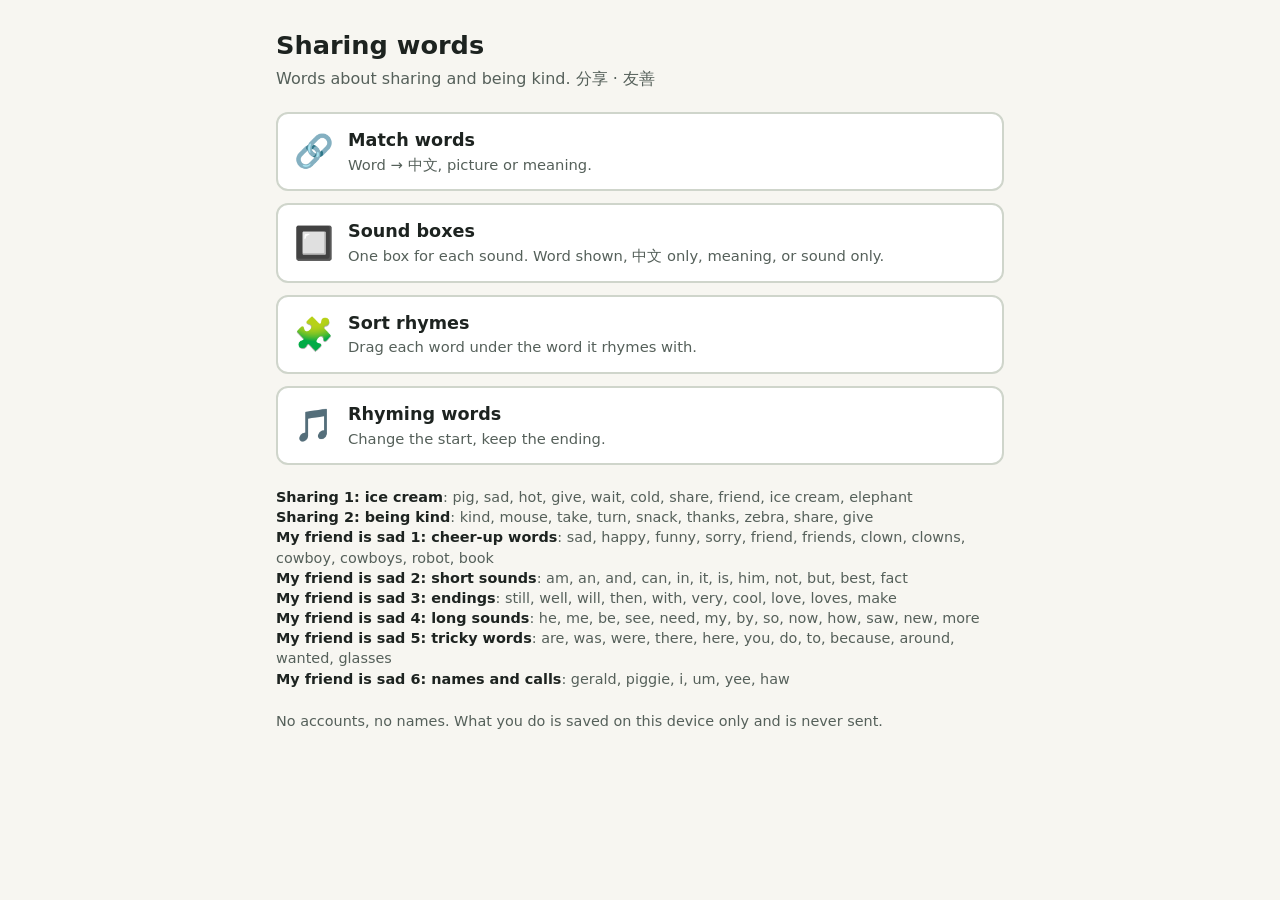
==== commit 02162561: "Sort rhymes: drag each word under the key word it rhymes with, across all three books New page sort." ====
--- a/index.html
+++ b/index.html
@@ -142,6 +142,18 @@
   .printing-blank .bx { } .printing-blank .bx.ok input,.printing-blank .bx.bad input,.printing-blank .bx.shown input { border:2px solid #111; font-style:normal; }
 }
 
+/* full screen guard on pinned tools: red when she leaves full screen, green tick when she comes back */
+.fsv { position:fixed; inset:0; z-index:100; display:flex; align-items:center; justify-content:center; padding:20px; }
+.fsv[hidden] { display:none; }
+.fsv.start { background:var(--bg); color:var(--ink); }
+.fsv.red { background:#b3261e; color:#fff; }
+.fsv.green { background:#1f6b32; color:#fff; }
+.fsbox { text-align:center; max-width:560px; }
+.fsg { font-size:5rem; line-height:1.1; font-weight:700; }
+.fst { font-size:1.7rem; font-weight:700; margin:12px 0 20px; }
+.fsv .fsb { font-size:1.25rem; min-height:56px; padding:10px 28px; }
+.fsv.red .fsb { background:#fff; color:#7a1712; border-color:#fff; }
+
 .wrap { max-width:760px; margin:0 auto; padding:28px 16px 40px; }
 h1 { margin:0 0 4px; font-size:1.6rem; }
 .sub { color:var(--muted); margin:0 0 22px; }
@@ -162,13 +174,14 @@
   <div class="grid">
     <a class="card" href="match.html"><span class="ic emo">🔗</span><span><h2>Match words</h2><p>Word → 中文, picture or meaning.</p></span></a>
     <a class="card" href="elkonin.html"><span class="ic emo">🔲</span><span><h2>Sound boxes</h2><p>One box for each sound. Word shown, 中文 only, meaning, or sound only.</p></span></a>
+    <a class="card" href="sort.html"><span class="ic emo">🧩</span><span><h2>Sort rhymes</h2><p>Drag each word under the word it rhymes with.</p></span></a>
     <a class="card" href="rhyme.html"><span class="ic emo">🎵</span><span><h2>Rhyming words</h2><p>Change the start, keep the ending.</p></span></a>
   </div>
   <p class="units" id="units"></p>
   <p class="units">No accounts, no names. What you do is saved on this device only and is never sent.</p>
 </div>
 <script>
-const D = {"_about":"SOURCE OF TRUTH for every tool in this repo (sound boxes, match, rhyme). Edit here, then run: python3 tools/build.py. Vocabulary only — no names, no book text. Chinese is written Traditional, Hong Kong usage; have a Cantonese speaker check it.","_boxes":"One box per SOUND. parts = list of syllables (and words); each = list of boxes, and a gap is left between them, as on the hand-made sheets (can | dy). Two-letter and three-letter spellings share one box (sh, ai, are). A final silent e goes with the consonant before it (ce, ke, ve, se), as on the paper sheets.","tips":{"sh":{"kind":"2-letter sound","tip":"sh: two letters make one sound, so they share one box."},"ai":{"kind":"2-letter sound","tip":"ai: two letters make one sound (the 'ay' in wait)."},"ie":{"kind":"2-letter sound","tip":"ie says /e/ in friend. It is a tricky spelling — learn it as one chunk."},"are":{"kind":"3-letter sound","tip":"are: three letters make the 'air' sound in share. One box."},"ea":{"kind":"2-letter sound","tip":"ea: two letters make one sound (the 'ee' in cream)."},"ph":{"kind":"2-letter sound","tip":"ph says /f/ in elephant. Two letters, one sound."},"ve":{"kind":"silent-e ending","tip":"English words do not end in v. 've' is one box and the e is silent."},"ce":{"kind":"silent-e ending","tip":"ce says /s/ (c before e is soft). The e is silent, and it makes the i say its name."},"ke":{"kind":"silent-e ending","tip":"ke says /k/. The e is silent, and it makes the a say its name: a-ke."},"se":{"kind":"silent-e ending","tip":"se says /s/ at the end of mouse. The e is silent."},"ou":{"kind":"2-letter sound","tip":"ou says /ow/ in mouse. Two letters, one sound."},"ur":{"kind":"2-letter sound","tip":"ur: two letters make one sound (/er/)."},"ck":{"kind":"2-letter sound","tip":"ck: two letters make one /k/ sound, used straight after a short vowel at the end of a word."},"th":{"kind":"2-letter sound","tip":"th: two letters make one sound."},"pp":{"kind":"2-letter sound","tip":"pp: two letters, one /p/ sound."},"nn":{"kind":"2-letter sound","tip":"nn: two letters, one /n/ sound."},"rr":{"kind":"2-letter sound","tip":"rr: two letters, one /r/ sound."},"ss":{"kind":"2-letter sound","tip":"ss: two letters, one /s/ sound."},"ll":{"kind":"2-letter sound","tip":"ll: two letters, one /l/ sound, at the end of a short word: still, well, will."},"ow":{"kind":"2-letter sound","tip":"ow says /ow/ in cow, now and clown. Two letters, one sound."},"oy":{"kind":"2-letter sound","tip":"oy says /oy/ in boy. Two letters, one sound."},"oo":{"kind":"2-letter sound","tip":"oo: two letters, one sound. Short in book, long in cool."},"ee":{"kind":"2-letter sound","tip":"ee: two letters, one sound (/ee/ in see)."},"ew":{"kind":"2-letter sound","tip":"ew says /yoo/ in new. Two letters, one sound."},"aw":{"kind":"2-letter sound","tip":"aw says /or/ in saw. Two letters, one sound."},"au":{"kind":"2-letter sound","tip":"au: two letters, one sound."},"ore":{"kind":"3-letter sound","tip":"ore: three letters make the /or/ sound in more. One box."},"ere":{"kind":"3-letter sound","tip":"ere: three letters, one sound. It says something different in here, there and were."},"gg":{"kind":"2-letter sound","tip":"gg: two letters, one /g/ sound."}},"words":{"pig":{"zh":"豬","icon":"🐷","def":"A pink farm animal.","parts":[["p","i","g"]],"sounds":["p","i","g"]},"sad":{"zh":"傷心","icon":"😢","def":"You feel this when you want to cry.","parts":[["s","a","d"]],"sounds":["s","a","d"]},"hot":{"zh":"熱","icon":"🥵","def":"Very warm. Not cold.","parts":[["h","o","t"]],"sounds":["h","o","t"]},"give":{"zh":"給","icon":"🎁","def":"You hand something to a person.","parts":[["g","i","ve"]],"sounds":["g","i","v"]},"wait":{"zh":"等","icon":"⏳","def":"Stay. Do not go yet.","parts":[["w","ai","t"]],"sounds":["w","ay","t"]},"cold":{"zh":"凍","icon":"🥶","def":"Not hot. Ice is cold.","parts":[["c","o","l","d"]],"sounds":["k","oa","l","d"],"tip":"o says its own name (/oh/) in cold — the same in old, hold and gold."},"share":{"zh":"分享","icon":"🍪🤝","def":"You give some to a friend and keep some too.","parts":[["sh","are"]],"sounds":["sh","air"]},"friend":{"zh":"朋友","icon":"👫","def":"A person you like. You play together.","parts":[["f","r","ie","n","d"]],"sounds":["f","r","e","n","d"]},"ice cream":{"zh":"雪糕","icon":"🍦","def":"A cold, sweet food.","parts":[["i","ce"],["c","r","ea","m"]],"sounds":["igh","s","k","r","ee","m"]},"elephant":{"zh":"大象","icon":"🐘","def":"A very big animal with a long trunk.","parts":[["e","l"],["e"],["ph","a","n","t"]],"sounds":["e","l","schwa","f","schwa","n","t"],"tip":"Three syllables, seven sounds: el | e | phant.","boxTips":{"2":"e says /uh/ here. Say it in chunks: el | e | phant.","4":"a says /uh/ in -phant."}},"kind":{"zh":"友善","icon":"🤗","def":"Nice to other people. You help and you share.","parts":[["k","i","n","d"]],"sounds":["k","igh","n","d"],"tip":"i says its own name (/eye/) in kind — the same in find and mind."},"mouse":{"zh":"老鼠","icon":"🐭","def":"A very small animal with a long tail.","parts":[["m","ou","se"]],"sounds":["m","ow","s"]},"take":{"zh":"拿","icon":"✋","def":"Get something into your hand.","parts":[["t","a","ke"]],"sounds":["t","ay","k"]},"turn":{"zh":"輪流","icon":"🔄","def":"Your go. Then it is my go.","parts":[["t","ur","n"]],"sounds":["t","er","n"]},"snack":{"zh":"小食","icon":"🍎","def":"A small food between meals.","parts":[["s","n","a","ck"]],"sounds":["s","n","a","k"]},"thanks":{"zh":"多謝","icon":"🙏","def":"Words you say when someone gives you something.","parts":[["th","a","n","k","s"]],"sounds":["th","a","n","k","s"]},"zebra":{"zh":"斑馬","icon":"🦓","def":"A black and white striped animal.","parts":[["z","e"],["b","r","a"]],"sounds":["z","e","b","r","schwa"],"boxTips":{"4":"a at the end of zebra says /uh/."}},"happy":{"zh":"開心","icon":"😊","def":"You feel good. You smile.","parts":[["h","a","pp"],["y"]],"sounds":["h","a","p","ee"],"boxTips":{"3":"y at the end of a longer word says /ee/: happy, funny, sorry, very."}},"funny":{"zh":"好笑","icon":"😂","def":"It makes you laugh.","parts":[["f","u","nn"],["y"]],"sounds":["f","u","n","ee"],"boxTips":{"3":"y at the end of a longer word says /ee/: happy, funny, sorry, very."}},"sorry":{"zh":"對不起","icon":"🙇","def":"You say this when you made someone feel bad.","parts":[["s","o","rr"],["y"]],"sounds":["s","o","r","ee"],"boxTips":{"3":"y at the end of a longer word says /ee/: happy, funny, sorry, very."}},"friends":{"zh":"一班朋友","icon":"👫👭","def":"More than one friend.","parts":[["f","r","ie","n","d","s"]],"sounds":["f","r","e","n","d","z"],"boxTips":{"5":"s says /z/ at the end of friends."}},"clown":{"zh":"小丑","icon":"🤡","def":"A person with a red nose and big shoes who makes people laugh.","parts":[["c","l","ow","n"]],"sounds":["k","l","ow","n"]},"clowns":{"zh":"一班小丑","icon":"🤡🤡","def":"More than one clown.","parts":[["c","l","ow","n","s"]],"sounds":["k","l","ow","n","z"],"boxTips":{"4":"s says /z/ at the end of clowns."}},"cowboy":{"zh":"牛仔","icon":"🤠","def":"A person who rides a horse and looks after cows.","parts":[["c","ow"],["b","oy"]],"sounds":["k","ow","b","oy"]},"cowboys":{"zh":"一班牛仔","icon":"🤠🤠","def":"More than one cowboy.","parts":[["c","ow"],["b","oy","s"]],"sounds":["k","ow","b","oy","z"],"boxTips":{"4":"s says /z/ at the end of cowboys."}},"robot":{"zh":"機械人","icon":"🤖","def":"A machine that can move and do jobs.","parts":[["r","o"],["b","o","t"]],"sounds":["r","oa","b","o","t"],"boxTips":{"1":"o at the end of a syllable says its name /oh/: ro | bot."}},"book":{"zh":"書","icon":"📖","def":"You read it. It has pages.","parts":[["b","oo","k"]],"sounds":["b","oo_short","k"],"boxTips":{"1":"oo says the short /oo/ in book, look and cook."}},"am":{"zh":"係（我係）","icon":"🧍","def":"Use it with I: I am sad.","parts":[["a","m"]],"sounds":["a","m"]},"an":{"zh":"一個","icon":"☝️","def":"One. Use it before a, e, i, o, u: an elephant.","parts":[["a","n"]],"sounds":["a","n"]},"and":{"zh":"同埋","icon":"➕","def":"It joins two things: you and me.","parts":[["a","n","d"]],"sounds":["a","n","d"]},"can":{"zh":"可以","icon":"💪","def":"You are able to do it.","parts":[["c","a","n"]],"sounds":["k","a","n"]},"in":{"zh":"喺…入面","icon":"📥","def":"Inside.","parts":[["i","n"]],"sounds":["i","n"]},"it":{"zh":"佢（件嘢）","icon":"📦","def":"A thing: It is big.","parts":[["i","t"]],"sounds":["i","t"]},"is":{"zh":"係","icon":"🟰","def":"Use it with he, she, it: He is sad.","parts":[["i","s"]],"sounds":["i","z"],"boxTips":{"1":"s says /z/ in is and his."}},"him":{"zh":"佢（男仔）","icon":"👦","def":"A boy or a man: I can see him.","parts":[["h","i","m"]],"sounds":["h","i","m"]},"not":{"zh":"唔係","icon":"🚫","def":"No: I am not sad.","parts":[["n","o","t"]],"sounds":["n","o","t"]},"but":{"zh":"但係","icon":"🔀","def":"It shows a change: I am small, but I am fast.","parts":[["b","u","t"]],"sounds":["b","u","t"]},"best":{"zh":"最好","icon":"🥇","def":"Better than all the others.","parts":[["b","e","s","t"]],"sounds":["b","e","s","t"]},"fact":{"zh":"事實","icon":"✅","def":"Something that is true.","parts":[["f","a","c","t"]],"sounds":["f","a","k","t"]},"still":{"zh":"仲係","icon":"⏸️","def":"It has not stopped: I am still sad.","parts":[["s","t","i","ll"]],"sounds":["s","t","i","l"]},"well":{"zh":"好好","icon":"👍","def":"In a good way: You did well.","parts":[["w","e","ll"]],"sounds":["w","e","l"]},"will":{"zh":"會","icon":"🔜","def":"It happens later: I will help.","parts":[["w","i","ll"]],"sounds":["w","i","l"]},"then":{"zh":"然後","icon":"➡️","def":"Next. After that.","parts":[["th","e","n"]],"sounds":["dh","e","n"],"boxTips":{"0":"th is the noisy /th/ in then, this and with."}},"with":{"zh":"同","icon":"🤝","def":"Together: Play with me.","parts":[["w","i","th"]],"sounds":["w","i","dh"],"boxTips":{"2":"th is the noisy /th/ in then, this and with."}},"very":{"zh":"非常","icon":"‼️","def":"A lot: very happy.","parts":[["v","e"],["r","y"]],"sounds":["v","e","r","ee"],"boxTips":{"3":"y at the end of a longer word says /ee/: happy, funny, sorry, very."}},"cool":{"zh":"型","icon":"😎","def":"Great! (It can also mean a little cold.)","parts":[["c","oo","l"]],"sounds":["k","oo_long","l"],"boxTips":{"1":"oo says the long /oo/ in cool, pool and moon."}},"love":{"zh":"愛","icon":"❤️","def":"You like someone very, very much.","parts":[["l","o","ve"]],"sounds":["l","u","v"],"boxTips":{"1":"o says /u/ in love, glove and come."}},"loves":{"zh":"愛（佢愛）","icon":"💕","def":"Use it with he, she, it: She loves books.","parts":[["l","o","ve","s"]],"sounds":["l","u","v","z"],"boxTips":{"1":"o says /u/ in love, glove and come.","3":"s says /z/ at the end of loves."}},"make":{"zh":"整；令","icon":"🛠️","def":"Build something. Or: You make me happy.","parts":[["m","a","ke"]],"sounds":["m","ay","k"]},"he":{"zh":"佢（男）","icon":"👨","def":"A boy or a man: He is sad.","parts":[["h","e"]],"sounds":["h","ee"],"boxTips":{"1":"e at the end of a short word says its name /ee/: he, me, be, we."}},"me":{"zh":"我","icon":"🙋","def":"The person talking: Look at me.","parts":[["m","e"]],"sounds":["m","ee"],"boxTips":{"1":"e at the end of a short word says its name /ee/: he, me, be, we."}},"be":{"zh":"係；做","icon":"🌟","def":"I want to be happy.","parts":[["b","e"]],"sounds":["b","ee"],"boxTips":{"1":"e at the end of a short word says its name /ee/: he, me, be, we."}},"see":{"zh":"見","icon":"👀","def":"Use your eyes.","parts":[["s","ee"]],"sounds":["s","ee"]},"need":{"zh":"需要","icon":"🆘","def":"You must have it.","parts":[["n","ee","d"]],"sounds":["n","ee","d"]},"my":{"zh":"我嘅","icon":"🏷️","def":"It belongs to me: my book.","parts":[["m","y"]],"sounds":["m","igh"],"boxTips":{"1":"y at the end of a short word says /igh/: my, by, cry."}},"by":{"zh":"由","icon":"✍️","def":"Who made it: a book by a writer.","parts":[["b","y"]],"sounds":["b","igh"],"boxTips":{"1":"y at the end of a short word says /igh/: my, by, cry."}},"so":{"zh":"咁；所以","icon":"💡","def":"Very: so happy. Or: that is why.","parts":[["s","o"]],"sounds":["s","oa"],"boxTips":{"1":"o at the end of a short word says its name /oh/: so, go, no."}},"now":{"zh":"而家","icon":"⏰","def":"At this time.","parts":[["n","ow"]],"sounds":["n","ow"]},"how":{"zh":"點樣","icon":"❓","def":"It asks the way: How can I help?","parts":[["h","ow"]],"sounds":["h","ow"]},"saw":{"zh":"見到","icon":"👁️","def":"See, in the past: I saw a clown.","parts":[["s","aw"]],"sounds":["s","or"]},"new":{"zh":"新","icon":"✨","def":"Not old.","parts":[["n","ew"]],"sounds":["n","yoo"]},"more":{"zh":"更多","icon":"🍪🍪","def":"A bigger amount: more, please!","parts":[["m","ore"]],"sounds":["m","or"]},"are":{"zh":"係","icon":"👥","def":"Use it with you, we, they: You are my friend.","parts":[["are"]],"sounds":["ar"],"boxTips":{"0":"are says /ar/ in the word are. In share it says /air/."}},"was":{"zh":"係（以前）","icon":"⏪","def":"Is, in the past: He was sad.","parts":[["w","a","s"]],"sounds":["w","o","z"],"boxTips":{"1":"a says /o/ after w: was, want, wash.","2":"s says /z/ in was."}},"were":{"zh":"係（以前）","icon":"⏮️","def":"Are, in the past: They were funny.","parts":[["w","ere"]],"sounds":["w","er"],"boxTips":{"1":"ere says /er/ in were."}},"there":{"zh":"嗰度","icon":"🏝️","def":"That place. Not here.","parts":[["th","ere"]],"sounds":["dh","air"],"boxTips":{"0":"th is the noisy /th/ in there.","1":"ere says /air/ in there and where."}},"here":{"zh":"呢度","icon":"📍","def":"This place. Near me.","parts":[["h","ere"]],"sounds":["h","ear"],"boxTips":{"1":"ere says /ear/ in here."}},"you":{"zh":"你","icon":"🧑","def":"The person I am talking to.","parts":[["y","ou"]],"sounds":["y","oo_long"],"boxTips":{"1":"ou says /oo/ in you. In mouse it says /ow/."}},"do":{"zh":"做","icon":"▶️","def":"Make something happen: What can I do?","parts":[["d","o"]],"sounds":["d","oo_long"],"boxTips":{"1":"o says /oo/ in do and to."}},"to":{"zh":"去","icon":"🎯","def":"It shows where: Go to school.","parts":[["t","o"]],"sounds":["t","oo_long"],"boxTips":{"1":"o says /oo/ in do and to."}},"because":{"zh":"因為","icon":"💭","def":"It gives the reason: I am sad because it is cold.","parts":[["b","e"],["c","au","se"]],"sounds":["b","schwa","k","o","z"],"boxTips":{"1":"e says /uh/ here: be | cause.","3":"au says /o/ in because.","4":"se says /z/ in because. The e is silent."}},"around":{"zh":"周圍","icon":"⭕","def":"On every side: Look around.","parts":[["a"],["r","ou","n","d"]],"sounds":["schwa","r","ow","n","d"],"boxTips":{"0":"a says /uh/ at the start of around."}},"wanted":{"zh":"想要（以前）","icon":"🤲","def":"Want, in the past: I wanted to help.","parts":[["w","a","n"],["t","e","d"]],"sounds":["w","o","n","t","schwa","d"],"boxTips":{"1":"a says /o/ after w: was, want, wash.","4":"e says /uh/ in -ted: want | ed."}},"glasses":{"zh":"眼鏡","icon":"👓","def":"You wear them on your eyes to see better.","parts":[["g","l","a","ss"],["e","s"]],"sounds":["g","l","ar","s","schwa","z"],"boxTips":{"2":"a says /ar/ in glasses (Australian English).","4":"e says /uh/ in -es.","5":"s says /z/ at the end of glasses."}},"gerald":{"zh":"傑拉德（大象）","icon":"🐘","def":"The elephant's name. A name starts with a capital: Gerald.","parts":[["g","e","r"],["a","l","d"]],"sounds":["j","e","r","schwa","l","d"],"boxTips":{"0":"g says /j/ in Gerald (g before e can be soft, as in gem).","3":"a says /uh/ in -ald."}},"piggie":{"zh":"小豬（豬仔的名）","icon":"🐷","def":"The pig's name. A name starts with a capital: Piggie.","parts":[["p","i","gg"],["ie"]],"sounds":["p","i","g","ee"],"boxTips":{"3":"ie says /ee/ at the end of piggie. In friend it says /e/."}},"yee":{"zh":"牛仔叫聲（前半）","icon":"🤠","def":"The first half of a cowboy shout: yee-haw!","parts":[["y","ee"]],"sounds":["y","ee"]},"haw":{"zh":"牛仔叫聲（後半）","icon":"🐴","def":"The second half of a cowboy shout: yee-haw!","parts":[["h","aw"]],"sounds":["h","or"]},"um":{"zh":"呃","icon":"🤔","def":"A sound you make when you are thinking.","parts":[["u","m"]],"sounds":["u","m"]},"i":{"zh":"我","icon":"👤","def":"Me. I is always a capital letter: I am happy.","parts":[["i"]],"sounds":["igh"],"boxTips":{"0":"i on its own says its name /igh/, and it is always a capital: I."}}},"units":[{"id":"share-1","title":"Sharing 1: ice cream","zh":"分享 1：雪糕","words":["pig","sad","hot","give","wait","cold","share","friend","ice cream","elephant"]},{"id":"share-2","title":"Sharing 2: being kind","zh":"分享 2：友善","words":["kind","mouse","take","turn","snack","thanks","zebra","share","give"]},{"id":"sad-1","title":"My friend is sad 1: cheer-up words","zh":"朋友唔開心 1：逗佢笑","words":["sad","happy","funny","sorry","friend","friends","clown","clowns","cowboy","cowboys","robot","book"]},{"id":"sad-2","title":"My friend is sad 2: short sounds","zh":"朋友唔開心 2：短音","words":["am","an","and","can","in","it","is","him","not","but","best","fact"]},{"id":"sad-3","title":"My friend is sad 3: endings","zh":"朋友唔開心 3：字尾","words":["still","well","will","then","with","very","cool","love","loves","make"]},{"id":"sad-4","title":"My friend is sad 4: long sounds","zh":"朋友唔開心 4：長音","words":["he","me","be","see","need","my","by","so","now","how","saw","new","more"]},{"id":"sad-5","title":"My friend is sad 5: tricky words","zh":"朋友唔開心 5：難串的字","words":["are","was","were","there","here","you","do","to","because","around","wanted","glasses"]},{"id":"sad-6","title":"My friend is sad 6: names and calls","zh":"朋友唔開心 6：名字同叫聲","words":["gerald","piggie","i","um","yee","haw"]}],"rhymes":[{"id":"ig","unit":"share-1","rime":"ig","key":"pig","words":["pig","big","dig","wig","fig","jig"],"gloss":{"pig":"豬","big":"大","dig":"挖","wig":"假髮","fig":"無花果","jig":"輕快的舞"},"near":[{"w":"pin","rime":"in"},{"w":"peg","rime":"eg"},{"w":"bag","rime":"ag"},{"w":"dog","rime":"og"}]},{"id":"ot","unit":"share-1","rime":"ot","key":"hot","words":["hot","pot","dot","cot","got","lot","not","rot"],"gloss":{"hot":"熱","pot":"鍋","dot":"點","cot":"嬰兒床","got":"得到","lot":"很多","not":"不","rot":"腐爛"},"near":[{"w":"hat","rime":"at"},{"w":"hop","rime":"op"},{"w":"net","rime":"et"},{"w":"cut","rime":"ut"}]},{"id":"ad","unit":"share-1","rime":"ad","key":"sad","words":["sad","mad","dad","bad","had","pad","glad"],"gloss":{"sad":"傷心","mad":"生氣","dad":"爸爸","bad":"壞","had":"有","pad":"墊子","glad":"高興"},"near":[{"w":"sat","rime":"at"},{"w":"sip","rime":"ip"},{"w":"bed","rime":"ed"},{"w":"mud","rime":"ud"}]},{"id":"old","unit":"share-1","rime":"old","key":"cold","words":["cold","old","hold","gold","bold","told","sold","fold"],"gloss":{"cold":"凍","old":"舊","hold":"拿著","gold":"金","bold":"勇敢","told":"告訴了","sold":"賣了","fold":"摺"},"near":[{"w":"cod","rime":"od"},{"w":"cool","rime":"ool"},{"w":"wild","rime":"ild"},{"w":"cord","rime":"ord"}]},{"id":"ouse","unit":"share-2","rime":"ouse","key":"mouse","words":["mouse","house","louse","blouse"],"gloss":{"mouse":"老鼠","house":"房子","louse":"蝨子","blouse":"女裝上衣"},"near":[{"w":"moose","rime":"oose"},{"w":"mouth","rime":"outh"},{"w":"mess","rime":"ess"},{"w":"horse","rime":"orse"}]},{"id":"ake","unit":"share-2","rime":"ake","key":"take","words":["take","make","cake","bake","lake","wake","rake","shake","snake"],"gloss":{"take":"拿","make":"做","cake":"蛋糕","bake":"焗","lake":"湖","wake":"醒","rake":"耙","shake":"搖","snake":"蛇"},"near":[{"w":"tack","rime":"ack"},{"w":"tape","rime":"ape"},{"w":"bike","rime":"ike"},{"w":"talk","rime":"alk"}]},{"id":"ack","unit":"share-2","rime":"ack","key":"snack","words":["snack","back","sack","pack","black","track","crack","quack"],"gloss":{"snack":"小食","back":"背","sack":"大袋","pack":"包","black":"黑色","track":"軌道","crack":"裂縫","quack":"嘎嘎叫"},"near":[{"w":"snap","rime":"ap"},{"w":"snow","rime":"ow"},{"w":"sock","rime":"ock"},{"w":"neck","rime":"eck"}]},{"id":"ind","unit":"share-2","rime":"ind","key":"kind","words":["kind","find","mind","bind","blind","grind"],"gloss":{"kind":"友善","find":"找到","mind":"介意","bind":"綁","blind":"盲","grind":"磨"},"near":[{"w":"king","rime":"ing"},{"w":"kid","rime":"id"},{"w":"mend","rime":"end"},{"w":"hand","rime":"and"}]},{"id":"own","unit":"sad-1","rime":"own","key":"clown","words":["clown","down","town","gown","frown","brown","crown","drown"],"gloss":{"clown":"小丑","down":"落","town":"小鎮","gown":"長袍","frown":"皺眉","brown":"啡色","crown":"皇冠","drown":"遇溺"},"near":[{"w":"cloud","rime":"oud"},{"w":"clock","rime":"ock"},{"w":"clan","rime":"an"},{"w":"cows","rime":"ows"}]},{"id":"ook","unit":"sad-1","rime":"ook","key":"book","words":["book","look","cook","hook","took","shook"],"gloss":{"book":"書","look":"睇","cook":"煮","hook":"鈎","took":"拿了","shook":"搖了"},"near":[{"w":"back","rime":"ack"},{"w":"boot","rime":"oot"},{"w":"bike","rime":"ike"},{"w":"cool","rime":"ool"}]},{"id":"an","unit":"sad-2","rime":"an","key":"can","words":["can","man","fan","pan","ran","van","plan"],"gloss":{"can":"可以","man":"男人","fan":"風扇","pan":"鑊","ran":"跑了","van":"客貨車","plan":"計劃"},"near":[{"w":"cap","rime":"ap"},{"w":"cat","rime":"at"},{"w":"ten","rime":"en"},{"w":"bun","rime":"un"}]},{"id":"est","unit":"sad-2","rime":"est","key":"best","words":["best","nest","rest","test","west","chest","vest"],"gloss":{"best":"最好","nest":"雀巢","rest":"休息","test":"測驗","west":"西","chest":"心口","vest":"背心"},"near":[{"w":"bent","rime":"ent"},{"w":"bet","rime":"et"},{"w":"last","rime":"ast"},{"w":"just","rime":"ust"}]},{"id":"ill","unit":"sad-3","rime":"ill","key":"still","words":["still","will","hill","fill","pill","spill","bill"],"gloss":{"still":"仲係","will":"會","hill":"山","fill":"裝滿","pill":"藥丸","spill":"倒瀉","bill":"帳單"},"near":[{"w":"well","rime":"ell"},{"w":"sit","rime":"it"},{"w":"stiff","rime":"iff"},{"w":"stall","rime":"all"}]},{"id":"ell","unit":"sad-3","rime":"ell","key":"well","words":["well","bell","tell","sell","shell","smell","spell","yell"],"gloss":{"well":"好好","bell":"鐘","tell":"講","sell":"賣","shell":"貝殼","smell":"聞","spell":"串字","yell":"大叫"},"near":[{"w":"will","rime":"ill"},{"w":"wet","rime":"et"},{"w":"ball","rime":"all"},{"w":"bed","rime":"ed"}]},{"id":"ow","unit":"sad-4","rime":"ow","key":"now","words":["now","how","cow","wow","brow","vow"],"gloss":{"now":"而家","how":"點樣","cow":"牛","wow":"嘩","brow":"眉","vow":"誓言"},"near":[{"w":"new","rime":"ew"},{"w":"nod","rime":"od"},{"w":"house","rime":"ouse"},{"w":"hot","rime":"ot"}]},{"id":"ee","unit":"sad-4","rime":"ee","key":"see","words":["see","bee","tree","free","three","knee"],"gloss":{"see":"見","bee":"蜜蜂","tree":"樹","free":"免費","three":"三","knee":"膝頭"},"near":[{"w":"say","rime":"ay"},{"w":"seed","rime":"eed"},{"w":"sigh","rime":"igh"},{"w":"saw","rime":"aw"}]},{"id":"aw","unit":"sad-6","rime":"aw","key":"haw","words":["haw","saw","paw","jaw","raw","claw","draw","straw"],"gloss":{"haw":"牛仔叫聲","saw":"見到","paw":"腳掌","jaw":"下巴","raw":"生","claw":"爪","draw":"畫","straw":"飲管"},"near":[{"w":"hay","rime":"ay"},{"w":"how","rime":"ow"},{"w":"hat","rime":"at"},{"w":"jar","rime":"ar"}]}]};
+const D = {"_about":"SOURCE OF TRUTH for every tool in this repo (sound boxes, match, rhyme). Edit here, then run: python3 tools/build.py. Vocabulary only — no names, no book text. Chinese is written Traditional, Hong Kong usage; have a Cantonese speaker check it.","_boxes":"One box per SOUND. parts = list of syllables (and words); each = list of boxes, and a gap is left between them, as on the hand-made sheets (can | dy). Two-letter and three-letter spellings share one box (sh, ai, are). A final silent e goes with the consonant before it (ce, ke, ve, se), as on the paper sheets.","tips":{"sh":{"kind":"2-letter sound","tip":"sh: two letters make one sound, so they share one box."},"ai":{"kind":"2-letter sound","tip":"ai: two letters make one sound (the 'ay' in wait)."},"ie":{"kind":"2-letter sound","tip":"ie says /e/ in friend. It is a tricky spelling — learn it as one chunk."},"are":{"kind":"3-letter sound","tip":"are: three letters make the 'air' sound in share. One box."},"ea":{"kind":"2-letter sound","tip":"ea: two letters make one sound (the 'ee' in cream)."},"ph":{"kind":"2-letter sound","tip":"ph says /f/ in elephant. Two letters, one sound."},"ve":{"kind":"silent-e ending","tip":"English words do not end in v. 've' is one box and the e is silent."},"ce":{"kind":"silent-e ending","tip":"ce says /s/ (c before e is soft). The e is silent, and it makes the i say its name."},"ke":{"kind":"silent-e ending","tip":"ke says /k/. The e is silent, and it makes the a say its name: a-ke."},"se":{"kind":"silent-e ending","tip":"se says /s/ at the end of mouse. The e is silent."},"ou":{"kind":"2-letter sound","tip":"ou says /ow/ in mouse. Two letters, one sound."},"ur":{"kind":"2-letter sound","tip":"ur: two letters make one sound (/er/)."},"ck":{"kind":"2-letter sound","tip":"ck: two letters make one /k/ sound, used straight after a short vowel at the end of a word."},"th":{"kind":"2-letter sound","tip":"th: two letters make one sound."},"pp":{"kind":"2-letter sound","tip":"pp: two letters, one /p/ sound."},"nn":{"kind":"2-letter sound","tip":"nn: two letters, one /n/ sound."},"rr":{"kind":"2-letter sound","tip":"rr: two letters, one /r/ sound."},"ss":{"kind":"2-letter sound","tip":"ss: two letters, one /s/ sound."},"ll":{"kind":"2-letter sound","tip":"ll: two letters, one /l/ sound, at the end of a short word: still, well, will."},"ow":{"kind":"2-letter sound","tip":"ow says /ow/ in cow, now and clown. Two letters, one sound."},"oy":{"kind":"2-letter sound","tip":"oy says /oy/ in boy. Two letters, one sound."},"oo":{"kind":"2-letter sound","tip":"oo: two letters, one sound. Short in book, long in cool."},"ee":{"kind":"2-letter sound","tip":"ee: two letters, one sound (/ee/ in see)."},"ew":{"kind":"2-letter sound","tip":"ew says /yoo/ in new. Two letters, one sound."},"aw":{"kind":"2-letter sound","tip":"aw says /or/ in saw. Two letters, one sound."},"au":{"kind":"2-letter sound","tip":"au: two letters, one sound."},"ore":{"kind":"3-letter sound","tip":"ore: three letters make the /or/ sound in more. One box."},"ere":{"kind":"3-letter sound","tip":"ere: three letters, one sound. It says something different in here, there and were."},"gg":{"kind":"2-letter sound","tip":"gg: two letters, one /g/ sound."}},"words":{"pig":{"zh":"豬","icon":"🐷","def":"A pink farm animal.","parts":[["p","i","g"]],"sounds":["p","i","g"]},"sad":{"zh":"傷心","icon":"😢","def":"You feel this when you want to cry.","parts":[["s","a","d"]],"sounds":["s","a","d"]},"hot":{"zh":"熱","icon":"🥵","def":"Very warm. Not cold.","parts":[["h","o","t"]],"sounds":["h","o","t"]},"give":{"zh":"給","icon":"🎁","def":"You hand something to a person.","parts":[["g","i","ve"]],"sounds":["g","i","v"]},"wait":{"zh":"等","icon":"⏳","def":"Stay. Do not go yet.","parts":[["w","ai","t"]],"sounds":["w","ay","t"]},"cold":{"zh":"凍","icon":"🥶","def":"Not hot. Ice is cold.","parts":[["c","o","l","d"]],"sounds":["k","oa","l","d"],"tip":"o says its own name (/oh/) in cold — the same in old, hold and gold."},"share":{"zh":"分享","icon":"🍪🤝","def":"You give some to a friend and keep some too.","parts":[["sh","are"]],"sounds":["sh","air"]},"friend":{"zh":"朋友","icon":"👫","def":"A person you like. You play together.","parts":[["f","r","ie","n","d"]],"sounds":["f","r","e","n","d"]},"ice cream":{"zh":"雪糕","icon":"🍦","def":"A cold, sweet food.","parts":[["i","ce"],["c","r","ea","m"]],"sounds":["igh","s","k","r","ee","m"]},"elephant":{"zh":"大象","icon":"🐘","def":"A very big animal with a long trunk.","parts":[["e","l"],["e"],["ph","a","n","t"]],"sounds":["e","l","schwa","f","schwa","n","t"],"tip":"Three syllables, seven sounds: el | e | phant.","boxTips":{"2":"e says /uh/ here. Say it in chunks: el | e | phant.","4":"a says /uh/ in -phant."}},"kind":{"zh":"友善","icon":"🤗","def":"Nice to other people. You help and you share.","parts":[["k","i","n","d"]],"sounds":["k","igh","n","d"],"tip":"i says its own name (/eye/) in kind — the same in find and mind."},"mouse":{"zh":"老鼠","icon":"🐭","def":"A very small animal with a long tail.","parts":[["m","ou","se"]],"sounds":["m","ow","s"]},"take":{"zh":"拿","icon":"✋","def":"Get something into your hand.","parts":[["t","a","ke"]],"sounds":["t","ay","k"]},"turn":{"zh":"輪流","icon":"🔄","def":"Your go. Then it is my go.","parts":[["t","ur","n"]],"sounds":["t","er","n"]},"snack":{"zh":"小食","icon":"🍎","def":"A small food between meals.","parts":[["s","n","a","ck"]],"sounds":["s","n","a","k"]},"thanks":{"zh":"多謝","icon":"🙏","def":"Words you say when someone gives you something.","parts":[["th","a","n","k","s"]],"sounds":["th","a","n","k","s"]},"zebra":{"zh":"斑馬","icon":"🦓","def":"A black and white striped animal.","parts":[["z","e"],["b","r","a"]],"sounds":["z","e","b","r","schwa"],"boxTips":{"4":"a at the end of zebra says /uh/."}},"happy":{"zh":"開心","icon":"😊","def":"You feel good. You smile.","parts":[["h","a","pp"],["y"]],"sounds":["h","a","p","ee"],"boxTips":{"3":"y at the end of a longer word says /ee/: happy, funny, sorry, very."}},"funny":{"zh":"好笑","icon":"😂","def":"It makes you laugh.","parts":[["f","u","nn"],["y"]],"sounds":["f","u","n","ee"],"boxTips":{"3":"y at the end of a longer word says /ee/: happy, funny, sorry, very."}},"sorry":{"zh":"對不起","icon":"🙇","def":"You say this when you made someone feel bad.","parts":[["s","o","rr"],["y"]],"sounds":["s","o","r","ee"],"boxTips":{"3":"y at the end of a longer word says /ee/: happy, funny, sorry, very."}},"friends":{"zh":"一班朋友","icon":"👫👭","def":"More than one friend.","parts":[["f","r","ie","n","d","s"]],"sounds":["f","r","e","n","d","z"],"boxTips":{"5":"s says /z/ at the end of friends."}},"clown":{"zh":"小丑","icon":"🤡","def":"A person with a red nose and big shoes who makes people laugh.","parts":[["c","l","ow","n"]],"sounds":["k","l","ow","n"]},"clowns":{"zh":"一班小丑","icon":"🤡🤡","def":"More than one clown.","parts":[["c","l","ow","n","s"]],"sounds":["k","l","ow","n","z"],"boxTips":{"4":"s says /z/ at the end of clowns."}},"cowboy":{"zh":"牛仔","icon":"🤠","def":"A person who rides a horse and looks after cows.","parts":[["c","ow"],["b","oy"]],"sounds":["k","ow","b","oy"]},"cowboys":{"zh":"一班牛仔","icon":"🤠🤠","def":"More than one cowboy.","parts":[["c","ow"],["b","oy","s"]],"sounds":["k","ow","b","oy","z"],"boxTips":{"4":"s says /z/ at the end of cowboys."}},"robot":{"zh":"機械人","icon":"🤖","def":"A machine that can move and do jobs.","parts":[["r","o"],["b","o","t"]],"sounds":["r","oa","b","o","t"],"boxTips":{"1":"o at the end of a syllable says its name /oh/: ro | bot."}},"book":{"zh":"書","icon":"📖","def":"You read it. It has pages.","parts":[["b","oo","k"]],"sounds":["b","oo_short","k"],"boxTips":{"1":"oo says the short /oo/ in book, look and cook."}},"am":{"zh":"係（我係）","icon":"🧍","def":"Use it with I: I am sad.","parts":[["a","m"]],"sounds":["a","m"]},"an":{"zh":"一個","icon":"☝️","def":"One. Use it before a, e, i, o, u: an elephant.","parts":[["a","n"]],"sounds":["a","n"]},"and":{"zh":"同埋","icon":"➕","def":"It joins two things: you and me.","parts":[["a","n","d"]],"sounds":["a","n","d"]},"can":{"zh":"可以","icon":"💪","def":"You are able to do it.","parts":[["c","a","n"]],"sounds":["k","a","n"]},"in":{"zh":"喺…入面","icon":"📥","def":"Inside.","parts":[["i","n"]],"sounds":["i","n"]},"it":{"zh":"佢（件嘢）","icon":"📦","def":"A thing: It is big.","parts":[["i","t"]],"sounds":["i","t"]},"is":{"zh":"係","icon":"🟰","def":"Use it with he, she, it: He is sad.","parts":[["i","s"]],"sounds":["i","z"],"boxTips":{"1":"s says /z/ in is and his."}},"him":{"zh":"佢（男仔）","icon":"👦","def":"A boy or a man: I can see him.","parts":[["h","i","m"]],"sounds":["h","i","m"]},"not":{"zh":"唔係","icon":"🚫","def":"No: I am not sad.","parts":[["n","o","t"]],"sounds":["n","o","t"]},"but":{"zh":"但係","icon":"🔀","def":"It shows a change: I am small, but I am fast.","parts":[["b","u","t"]],"sounds":["b","u","t"]},"best":{"zh":"最好","icon":"🥇","def":"Better than all the others.","parts":[["b","e","s","t"]],"sounds":["b","e","s","t"]},"fact":{"zh":"事實","icon":"✅","def":"Something that is true.","parts":[["f","a","c","t"]],"sounds":["f","a","k","t"]},"still":{"zh":"仲係","icon":"⏸️","def":"It has not stopped: I am still sad.","parts":[["s","t","i","ll"]],"sounds":["s","t","i","l"]},"well":{"zh":"好好","icon":"👍","def":"In a good way: You did well.","parts":[["w","e","ll"]],"sounds":["w","e","l"]},"will":{"zh":"會","icon":"🔜","def":"It happens later: I will help.","parts":[["w","i","ll"]],"sounds":["w","i","l"]},"then":{"zh":"然後","icon":"➡️","def":"Next. After that.","parts":[["th","e","n"]],"sounds":["dh","e","n"],"boxTips":{"0":"th is the noisy /th/ in then, this and with."}},"with":{"zh":"同","icon":"🤝","def":"Together: Play with me.","parts":[["w","i","th"]],"sounds":["w","i","dh"],"boxTips":{"2":"th is the noisy /th/ in then, this and with."}},"very":{"zh":"非常","icon":"‼️","def":"A lot: very happy.","parts":[["v","e"],["r","y"]],"sounds":["v","e","r","ee"],"boxTips":{"3":"y at the end of a longer word says /ee/: happy, funny, sorry, very."}},"cool":{"zh":"型","icon":"😎","def":"Great! (It can also mean a little cold.)","parts":[["c","oo","l"]],"sounds":["k","oo_long","l"],"boxTips":{"1":"oo says the long /oo/ in cool, pool and moon."}},"love":{"zh":"愛","icon":"❤️","def":"You like someone very, very much.","parts":[["l","o","ve"]],"sounds":["l","u","v"],"boxTips":{"1":"o says /u/ in love, glove and come."}},"loves":{"zh":"愛（佢愛）","icon":"💕","def":"Use it with he, she, it: She loves books.","parts":[["l","o","ve","s"]],"sounds":["l","u","v","z"],"boxTips":{"1":"o says /u/ in love, glove and come.","3":"s says /z/ at the end of loves."}},"make":{"zh":"整；令","icon":"🛠️","def":"Build something. Or: You make me happy.","parts":[["m","a","ke"]],"sounds":["m","ay","k"]},"he":{"zh":"佢（男）","icon":"👨","def":"A boy or a man: He is sad.","parts":[["h","e"]],"sounds":["h","ee"],"boxTips":{"1":"e at the end of a short word says its name /ee/: he, me, be, we."}},"me":{"zh":"我","icon":"🙋","def":"The person talking: Look at me.","parts":[["m","e"]],"sounds":["m","ee"],"boxTips":{"1":"e at the end of a short word says its name /ee/: he, me, be, we."}},"be":{"zh":"係；做","icon":"🌟","def":"I want to be happy.","parts":[["b","e"]],"sounds":["b","ee"],"boxTips":{"1":"e at the end of a short word says its name /ee/: he, me, be, we."}},"see":{"zh":"見","icon":"👀","def":"Use your eyes.","parts":[["s","ee"]],"sounds":["s","ee"]},"need":{"zh":"需要","icon":"🆘","def":"You must have it.","parts":[["n","ee","d"]],"sounds":["n","ee","d"]},"my":{"zh":"我嘅","icon":"🏷️","def":"It belongs to me: my book.","parts":[["m","y"]],"sounds":["m","igh"],"boxTips":{"1":"y at the end of a short word says /igh/: my, by, cry."}},"by":{"zh":"由","icon":"✍️","def":"Who made it: a book by a writer.","parts":[["b","y"]],"sounds":["b","igh"],"boxTips":{"1":"y at the end of a short word says /igh/: my, by, cry."}},"so":{"zh":"咁；所以","icon":"💡","def":"Very: so happy. Or: that is why.","parts":[["s","o"]],"sounds":["s","oa"],"boxTips":{"1":"o at the end of a short word says its name /oh/: so, go, no."}},"now":{"zh":"而家","icon":"⏰","def":"At this time.","parts":[["n","ow"]],"sounds":["n","ow"]},"how":{"zh":"點樣","icon":"❓","def":"It asks the way: How can I help?","parts":[["h","ow"]],"sounds":["h","ow"]},"saw":{"zh":"見到","icon":"👁️","def":"See, in the past: I saw a clown.","parts":[["s","aw"]],"sounds":["s","or"]},"new":{"zh":"新","icon":"✨","def":"Not old.","parts":[["n","ew"]],"sounds":["n","yoo"]},"more":{"zh":"更多","icon":"🍪🍪","def":"A bigger amount: more, please!","parts":[["m","ore"]],"sounds":["m","or"]},"are":{"zh":"係","icon":"👥","def":"Use it with you, we, they: You are my friend.","parts":[["are"]],"sounds":["ar"],"boxTips":{"0":"are says /ar/ in the word are. In share it says /air/."}},"was":{"zh":"係（以前）","icon":"⏪","def":"Is, in the past: He was sad.","parts":[["w","a","s"]],"sounds":["w","o","z"],"boxTips":{"1":"a says /o/ after w: was, want, wash.","2":"s says /z/ in was."}},"were":{"zh":"係（以前）","icon":"⏮️","def":"Are, in the past: They were funny.","parts":[["w","ere"]],"sounds":["w","er"],"boxTips":{"1":"ere says /er/ in were."}},"there":{"zh":"嗰度","icon":"🏝️","def":"That place. Not here.","parts":[["th","ere"]],"sounds":["dh","air"],"boxTips":{"0":"th is the noisy /th/ in there.","1":"ere says /air/ in there and where."}},"here":{"zh":"呢度","icon":"📍","def":"This place. Near me.","parts":[["h","ere"]],"sounds":["h","ear"],"boxTips":{"1":"ere says /ear/ in here."}},"you":{"zh":"你","icon":"🧑","def":"The person I am talking to.","parts":[["y","ou"]],"sounds":["y","oo_long"],"boxTips":{"1":"ou says /oo/ in you. In mouse it says /ow/."}},"do":{"zh":"做","icon":"▶️","def":"Make something happen: What can I do?","parts":[["d","o"]],"sounds":["d","oo_long"],"boxTips":{"1":"o says /oo/ in do and to."}},"to":{"zh":"去","icon":"🎯","def":"It shows where: Go to school.","parts":[["t","o"]],"sounds":["t","oo_long"],"boxTips":{"1":"o says /oo/ in do and to."}},"because":{"zh":"因為","icon":"💭","def":"It gives the reason: I am sad because it is cold.","parts":[["b","e"],["c","au","se"]],"sounds":["b","schwa","k","o","z"],"boxTips":{"1":"e says /uh/ here: be | cause.","3":"au says /o/ in because.","4":"se says /z/ in because. The e is silent."}},"around":{"zh":"周圍","icon":"⭕","def":"On every side: Look around.","parts":[["a"],["r","ou","n","d"]],"sounds":["schwa","r","ow","n","d"],"boxTips":{"0":"a says /uh/ at the start of around."}},"wanted":{"zh":"想要（以前）","icon":"🤲","def":"Want, in the past: I wanted to help.","parts":[["w","a","n"],["t","e","d"]],"sounds":["w","o","n","t","schwa","d"],"boxTips":{"1":"a says /o/ after w: was, want, wash.","4":"e says /uh/ in -ted: want | ed."}},"glasses":{"zh":"眼鏡","icon":"👓","def":"You wear them on your eyes to see better.","parts":[["g","l","a","ss"],["e","s"]],"sounds":["g","l","ar","s","schwa","z"],"boxTips":{"2":"a says /ar/ in glasses (Australian English).","4":"e says /uh/ in -es.","5":"s says /z/ at the end of glasses."}},"gerald":{"zh":"傑拉德（大象）","icon":"🐘","def":"The elephant's name. A name starts with a capital: Gerald.","parts":[["g","e","r"],["a","l","d"]],"sounds":["j","e","r","schwa","l","d"],"boxTips":{"0":"g says /j/ in Gerald (g before e can be soft, as in gem).","3":"a says /uh/ in -ald."}},"piggie":{"zh":"小豬（豬仔的名）","icon":"🐷","def":"The pig's name. A name starts with a capital: Piggie.","parts":[["p","i","gg"],["ie"]],"sounds":["p","i","g","ee"],"boxTips":{"3":"ie says /ee/ at the end of piggie. In friend it says /e/."}},"yee":{"zh":"牛仔叫聲（前半）","icon":"🤠","def":"The first half of a cowboy shout: yee-haw!","parts":[["y","ee"]],"sounds":["y","ee"]},"haw":{"zh":"牛仔叫聲（後半）","icon":"🐴","def":"The second half of a cowboy shout: yee-haw!","parts":[["h","aw"]],"sounds":["h","or"]},"um":{"zh":"呃","icon":"🤔","def":"A sound you make when you are thinking.","parts":[["u","m"]],"sounds":["u","m"]},"i":{"zh":"我","icon":"👤","def":"Me. I is always a capital letter: I am happy.","parts":[["i"]],"sounds":["igh"],"boxTips":{"0":"i on its own says its name /igh/, and it is always a capital: I."}}},"books":[{"id":"all","title":"All three books","mix":true,"units":[]},{"id":"ice","title":"Ice cream","units":["share-1"]},{"id":"kind","title":"Being kind","units":["share-2"]},{"id":"sad","title":"My friend is sad","units":["sad-1","sad-2","sad-3","sad-4","sad-5","sad-6"]}],"units":[{"id":"share-1","title":"Sharing 1: ice cream","zh":"分享 1：雪糕","words":["pig","sad","hot","give","wait","cold","share","friend","ice cream","elephant"]},{"id":"share-2","title":"Sharing 2: being kind","zh":"分享 2：友善","words":["kind","mouse","take","turn","snack","thanks","zebra","share","give"]},{"id":"sad-1","title":"My friend is sad 1: cheer-up words","zh":"朋友唔開心 1：逗佢笑","words":["sad","happy","funny","sorry","friend","friends","clown","clowns","cowboy","cowboys","robot","book"]},{"id":"sad-2","title":"My friend is sad 2: short sounds","zh":"朋友唔開心 2：短音","words":["am","an","and","can","in","it","is","him","not","but","best","fact"]},{"id":"sad-3","title":"My friend is sad 3: endings","zh":"朋友唔開心 3：字尾","words":["still","well","will","then","with","very","cool","love","loves","make"]},{"id":"sad-4","title":"My friend is sad 4: long sounds","zh":"朋友唔開心 4：長音","words":["he","me","be","see","need","my","by","so","now","how","saw","new","more"]},{"id":"sad-5","title":"My friend is sad 5: tricky words","zh":"朋友唔開心 5：難串的字","words":["are","was","were","there","here","you","do","to","because","around","wanted","glasses"]},{"id":"sad-6","title":"My friend is sad 6: names and calls","zh":"朋友唔開心 6：名字同叫聲","words":["gerald","piggie","i","um","yee","haw"]}],"rhymes":[{"id":"ig","unit":"share-1","rime":"ig","key":"pig","words":["pig","big","dig","wig","fig","jig"],"gloss":{"pig":"豬","big":"大","dig":"挖","wig":"假髮","fig":"無花果","jig":"輕快的舞"},"near":[{"w":"pin","rime":"in"},{"w":"peg","rime":"eg"},{"w":"bag","rime":"ag"},{"w":"dog","rime":"og"}]},{"id":"ot","unit":"share-1","rime":"ot","key":"hot","words":["hot","pot","dot","cot","got","lot","not","rot"],"gloss":{"hot":"熱","pot":"鍋","dot":"點","cot":"嬰兒床","got":"得到","lot":"很多","not":"不","rot":"腐爛"},"near":[{"w":"hat","rime":"at"},{"w":"hop","rime":"op"},{"w":"net","rime":"et"},{"w":"cut","rime":"ut"}]},{"id":"ad","unit":"share-1","rime":"ad","key":"sad","words":["sad","mad","dad","bad","had","pad","glad"],"gloss":{"sad":"傷心","mad":"生氣","dad":"爸爸","bad":"壞","had":"有","pad":"墊子","glad":"高興"},"near":[{"w":"sat","rime":"at"},{"w":"sip","rime":"ip"},{"w":"bed","rime":"ed"},{"w":"mud","rime":"ud"}]},{"id":"old","unit":"share-1","rime":"old","key":"cold","words":["cold","old","hold","gold","bold","told","sold","fold"],"gloss":{"cold":"凍","old":"舊","hold":"拿著","gold":"金","bold":"勇敢","told":"告訴了","sold":"賣了","fold":"摺"},"near":[{"w":"cod","rime":"od"},{"w":"cool","rime":"ool"},{"w":"wild","rime":"ild"},{"w":"cord","rime":"ord"}]},{"id":"ouse","unit":"share-2","rime":"ouse","key":"mouse","words":["mouse","house","louse","blouse"],"gloss":{"mouse":"老鼠","house":"房子","louse":"蝨子","blouse":"女裝上衣"},"near":[{"w":"moose","rime":"oose"},{"w":"mouth","rime":"outh"},{"w":"mess","rime":"ess"},{"w":"horse","rime":"orse"}]},{"id":"ake","unit":"share-2","rime":"ake","key":"take","words":["take","make","cake","bake","lake","wake","rake","shake","snake"],"gloss":{"take":"拿","make":"做","cake":"蛋糕","bake":"焗","lake":"湖","wake":"醒","rake":"耙","shake":"搖","snake":"蛇"},"near":[{"w":"tack","rime":"ack"},{"w":"tape","rime":"ape"},{"w":"bike","rime":"ike"},{"w":"talk","rime":"alk"}]},{"id":"ack","unit":"share-2","rime":"ack","key":"snack","words":["snack","back","sack","pack","black","track","crack","quack"],"gloss":{"snack":"小食","back":"背","sack":"大袋","pack":"包","black":"黑色","track":"軌道","crack":"裂縫","quack":"嘎嘎叫"},"near":[{"w":"snap","rime":"ap"},{"w":"snow","rime":"ow"},{"w":"sock","rime":"ock"},{"w":"neck","rime":"eck"}]},{"id":"ind","unit":"share-2","rime":"ind","key":"kind","words":["kind","find","mind","bind","blind","grind"],"gloss":{"kind":"友善","find":"找到","mind":"介意","bind":"綁","blind":"盲","grind":"磨"},"near":[{"w":"king","rime":"ing"},{"w":"kid","rime":"id"},{"w":"mend","rime":"end"},{"w":"hand","rime":"and"}]},{"id":"own","unit":"sad-1","rime":"own","key":"clown","words":["clown","down","town","gown","frown","brown","crown","drown"],"gloss":{"clown":"小丑","down":"落","town":"小鎮","gown":"長袍","frown":"皺眉","brown":"啡色","crown":"皇冠","drown":"遇溺"},"near":[{"w":"cloud","rime":"oud"},{"w":"clock","rime":"ock"},{"w":"clan","rime":"an"},{"w":"cows","rime":"ows"}]},{"id":"ook","unit":"sad-1","rime":"ook","key":"book","words":["book","look","cook","hook","took","shook"],"gloss":{"book":"書","look":"睇","cook":"煮","hook":"鈎","took":"拿了","shook":"搖了"},"near":[{"w":"back","rime":"ack"},{"w":"boot","rime":"oot"},{"w":"bike","rime":"ike"},{"w":"cool","rime":"ool"}]},{"id":"an","unit":"sad-2","rime":"an","key":"can","words":["can","man","fan","pan","ran","van","plan"],"gloss":{"can":"可以","man":"男人","fan":"風扇","pan":"鑊","ran":"跑了","van":"客貨車","plan":"計劃"},"near":[{"w":"cap","rime":"ap"},{"w":"cat","rime":"at"},{"w":"ten","rime":"en"},{"w":"bun","rime":"un"}]},{"id":"est","unit":"sad-2","rime":"est","key":"best","words":["best","nest","rest","test","west","chest","vest"],"gloss":{"best":"最好","nest":"雀巢","rest":"休息","test":"測驗","west":"西","chest":"心口","vest":"背心"},"near":[{"w":"bent","rime":"ent"},{"w":"bet","rime":"et"},{"w":"last","rime":"ast"},{"w":"just","rime":"ust"}]},{"id":"ill","unit":"sad-3","rime":"ill","key":"still","words":["still","will","hill","fill","pill","spill","bill"],"gloss":{"still":"仲係","will":"會","hill":"山","fill":"裝滿","pill":"藥丸","spill":"倒瀉","bill":"帳單"},"near":[{"w":"well","rime":"ell"},{"w":"sit","rime":"it"},{"w":"stiff","rime":"iff"},{"w":"stall","rime":"all"}]},{"id":"ell","unit":"sad-3","rime":"ell","key":"well","words":["well","bell","tell","sell","shell","smell","spell","yell"],"gloss":{"well":"好好","bell":"鐘","tell":"講","sell":"賣","shell":"貝殼","smell":"聞","spell":"串字","yell":"大叫"},"near":[{"w":"will","rime":"ill"},{"w":"wet","rime":"et"},{"w":"ball","rime":"all"},{"w":"bed","rime":"ed"}]},{"id":"ow","unit":"sad-4","rime":"ow","key":"now","words":["now","how","cow","wow","brow","vow"],"gloss":{"now":"而家","how":"點樣","cow":"牛","wow":"嘩","brow":"眉","vow":"誓言"},"near":[{"w":"new","rime":"ew"},{"w":"nod","rime":"od"},{"w":"house","rime":"ouse"},{"w":"hot","rime":"ot"}]},{"id":"ee","unit":"sad-4","rime":"ee","key":"see","words":["see","bee","tree","free","three","knee"],"gloss":{"see":"見","bee":"蜜蜂","tree":"樹","free":"免費","three":"三","knee":"膝頭"},"near":[{"w":"say","rime":"ay"},{"w":"seed","rime":"eed"},{"w":"sigh","rime":"igh"},{"w":"saw","rime":"aw"}]},{"id":"aw","unit":"sad-6","rime":"aw","key":"haw","words":["haw","saw","paw","jaw","raw","claw","draw","straw"],"gloss":{"haw":"牛仔叫聲","saw":"見到","paw":"腳掌","jaw":"下巴","raw":"生","claw":"爪","draw":"畫","straw":"飲管"},"near":[{"w":"hay","rime":"ay"},{"w":"how","rime":"ow"},{"w":"hat","rime":"at"},{"w":"jar","rime":"ar"}]}]};
 document.getElementById('units').innerHTML = D.units.map(u => '<b>' + u.title + '</b>: ' + u.words.join(', ')).join('<br>');
 </script>
 </body>
